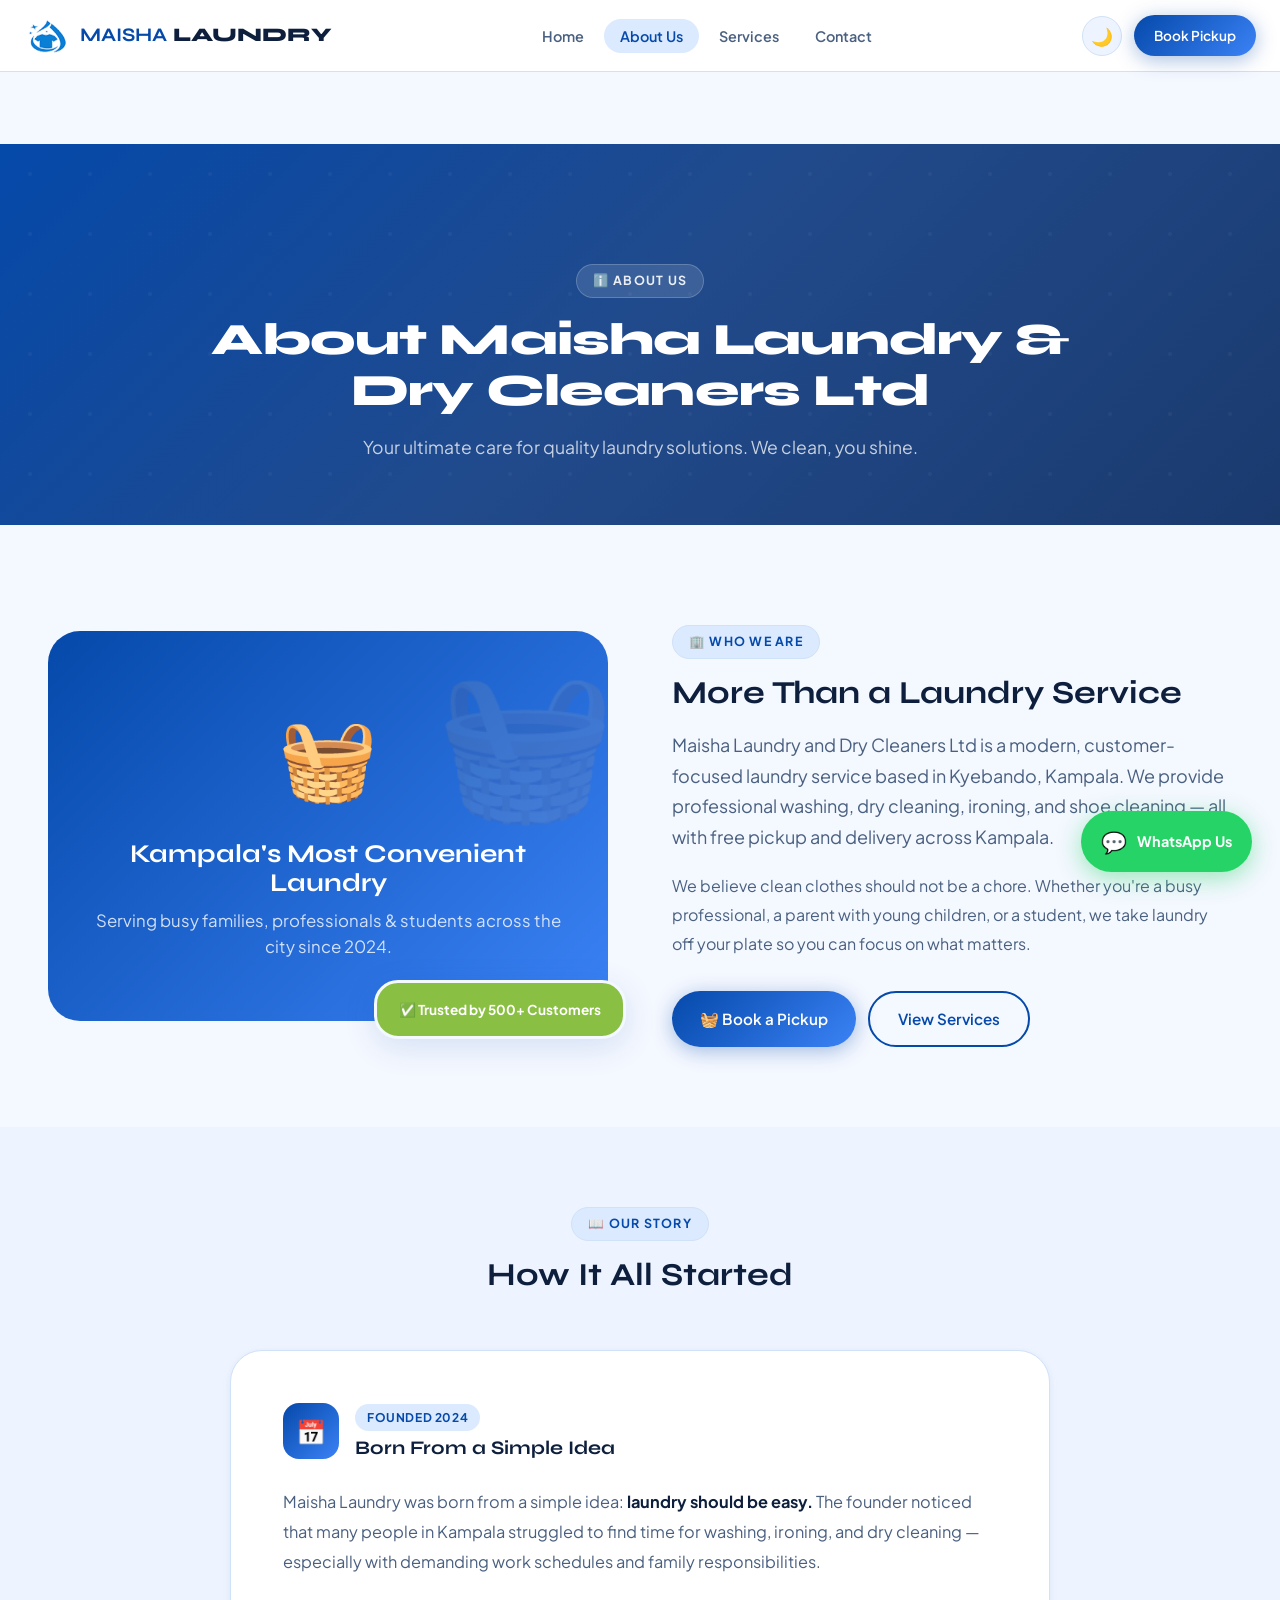
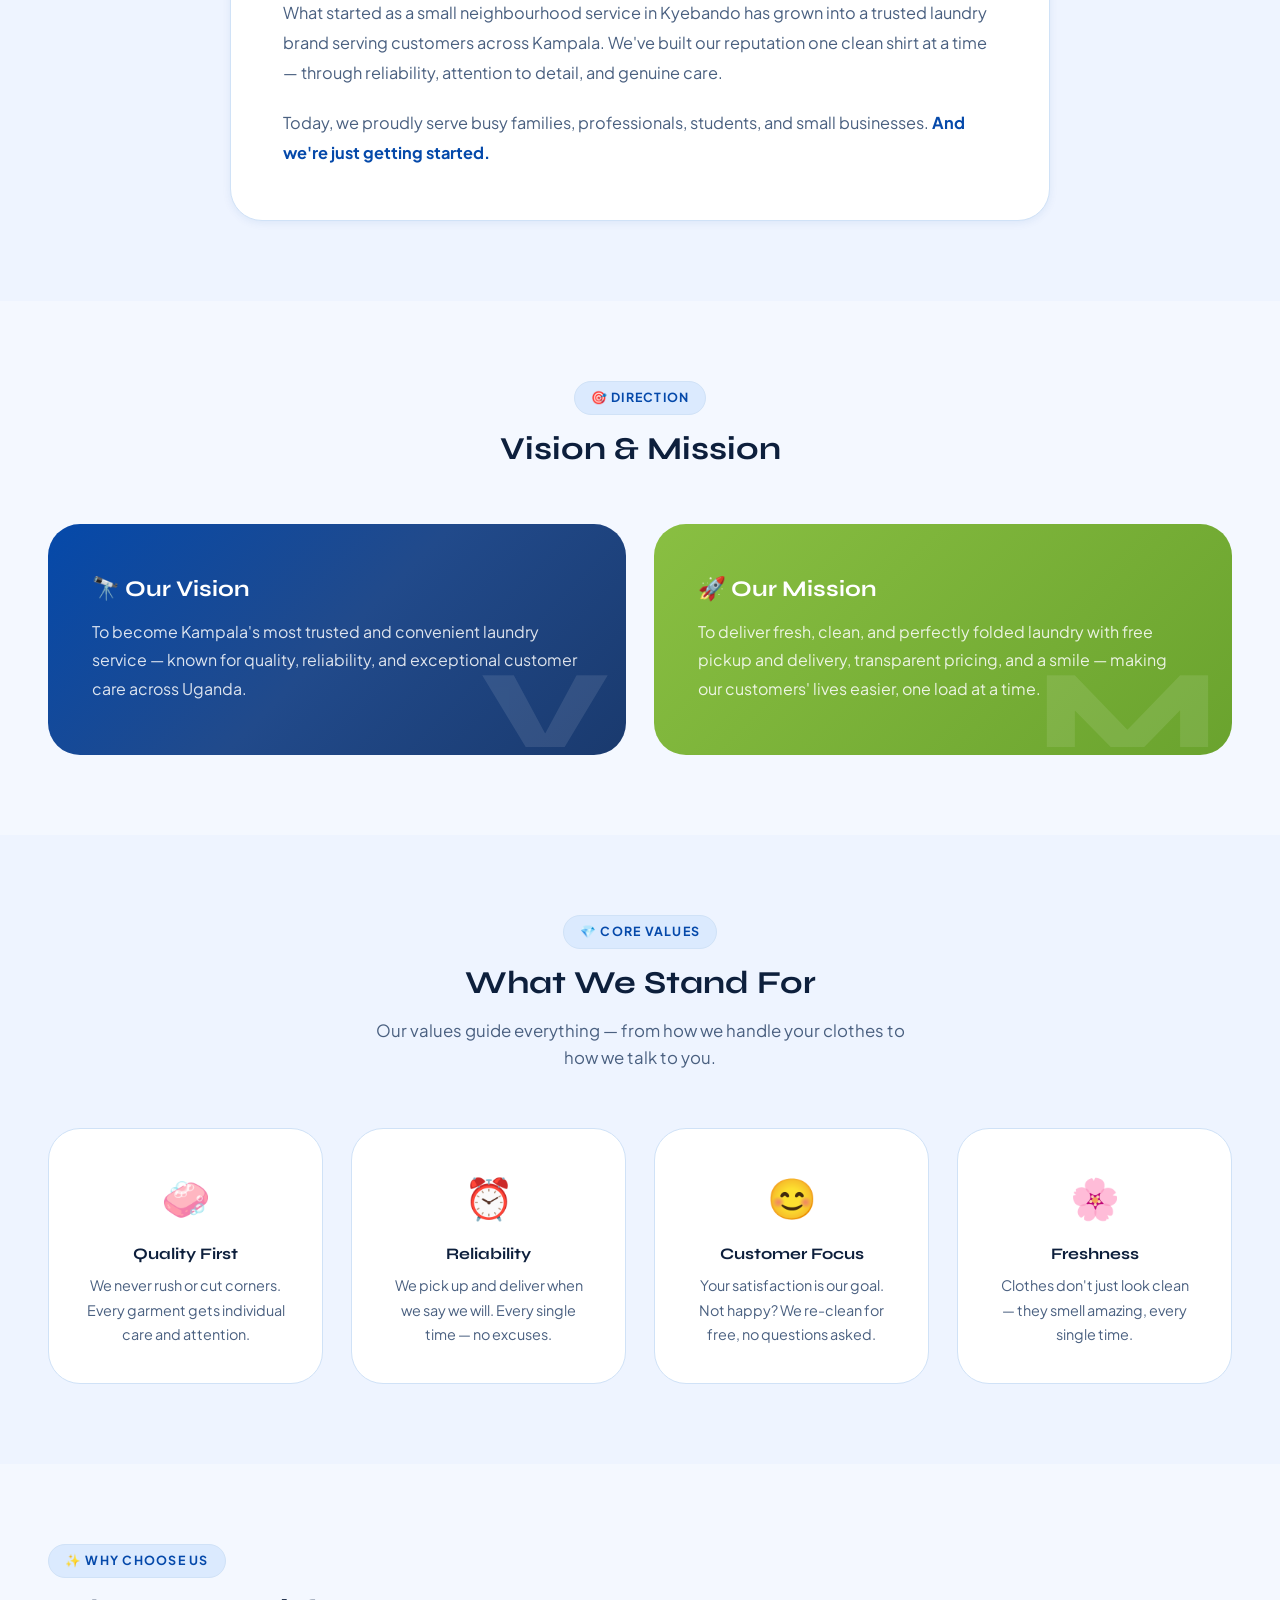
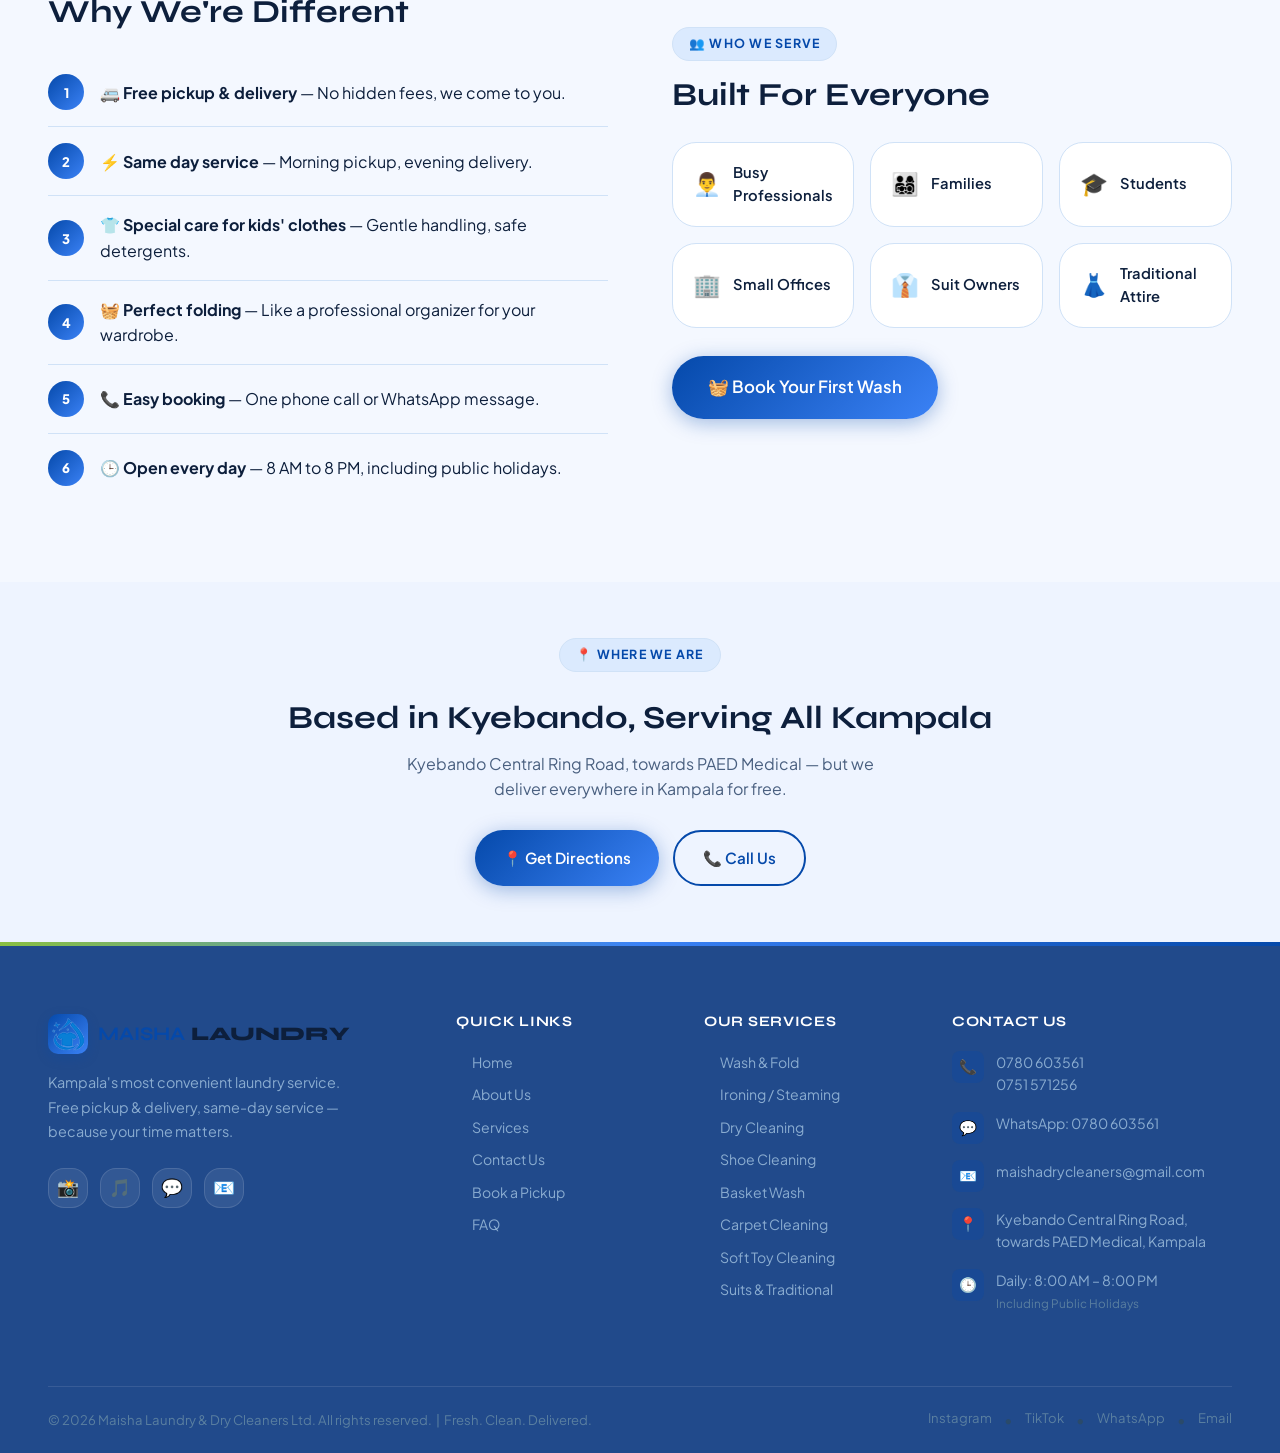
==== maisha-laundry/about.html @ 29d90ab4 "initail commit" ====
<!DOCTYPE html>
<html lang="en">
<head>
  <meta charset="UTF-8"/>
  <meta name="viewport" content="width=device-width, initial-scale=1.0"/>
  <title>About Maisha Laundry – Our Story | Kyebando, Kampala</title>
  <meta name="description" content="Learn about Maisha Laundry, your trusted laundry partner in Kyebando and across Kampala. Quality, reliability, freshness since 2024."/>
  <link rel="icon" type="image/png" sizes="32x32" href="images/logo1.png" />
  <link rel="stylesheet" href="css/style.css"/>
  <link rel="stylesheet" href="https://cdnjs.cloudflare.com/ajax/libs/font-awesome/6.0.0-beta3/css/all.min.css">
  <style>
    /* ===== ABOUT PAGE STYLES ===== */
    .story-grid{display:grid;grid-template-columns:1fr 1fr;gap:64px;align-items:center;}
    .story-visual{position:relative;}
    .story-main-card{background:var(--grad-accent);border-radius:var(--radius-xl);padding:60px 44px;text-align:center;color:#fff;position:relative;overflow:hidden;}
    .story-main-card::before{content:'🧺';position:absolute;top:-10px;right:-8px;font-size:9rem;opacity:.1;}
    .story-big-icon{font-size:5rem;display:block;margin-bottom:20px;}
    .story-main-card h3{color:#fff;font-size:1.6rem;margin-bottom:10px;}
    .story-main-card p{color:rgba(255,255,255,.8);font-size:1.05rem;}
    .story-badge{position:absolute;bottom:-18px;right:-18px;background:var(--green);color:#fff;padding:16px 22px;border-radius:var(--radius-lg);font-weight:700;font-size:.85rem;box-shadow:var(--shadow-md);border:3px solid var(--bg);}

    .mv-grid{display:grid;grid-template-columns:1fr 1fr;gap:28px;}
    .mv-card{border-radius:var(--radius-xl);padding:52px 44px;position:relative;overflow:hidden;}
    .mv-vision{background:var(--grad-hero);}
    .mv-mission{background:var(--grad-green);}
    .mv-card h3{color:#fff;font-size:1.4rem;margin-bottom:16px;}
    .mv-card p{color:rgba(255,255,255,.85);line-height:1.78;}
    .mv-ghost{position:absolute;bottom:-12px;right:16px;font-size:7rem;opacity:.1;font-family:var(--font-display);font-weight:800;color:#fff;line-height:1;}

    .value-card{background:var(--surface);border:1.5px solid var(--border);border-radius:var(--radius-xl);padding:36px;text-align:center;transition:all var(--transition);}
    .value-card:hover{border-color:var(--blue-vivid);transform:translateY(-6px);box-shadow:var(--shadow-lg);}
    .value-icon{font-size:2.5rem;margin-bottom:16px;display:block;}
    .value-card h4{margin-bottom:10px;}
    .value-card p{font-size:.9rem;color:var(--text-secondary);line-height:1.7;}

    .serve-grid{display:grid;grid-template-columns:repeat(3,1fr);gap:16px;}
    .serve-item{display:flex;align-items:center;gap:12px;padding:18px 20px;background:var(--surface);border:1.5px solid var(--border);border-radius:var(--radius-lg);font-weight:600;font-size:.92rem;transition:all var(--transition);}
    .serve-item:hover{border-color:var(--blue-vivid);transform:translateX(4px);}
    .serve-item .si{font-size:1.4rem;}

    .diff-item{display:flex;align-items:center;gap:16px;padding:16px 0;border-bottom:1px solid var(--border);}
    .diff-item:last-child{border-bottom:none;}
    .diff-num{width:36px;height:36px;border-radius:50%;background:var(--grad-accent);color:#fff;display:flex;align-items:center;justify-content:center;font-weight:800;font-size:.82rem;flex-shrink:0;}

    @media(max-width:900px){.story-grid,.mv-grid{grid-template-columns:1fr;}}
    @media(max-width:640px){.serve-grid{grid-template-columns:1fr 1fr;}}
    @media(max-width:420px){.serve-grid{grid-template-columns:1fr;}}
  </style>
</head>
<body>

<div style="padding-top:var(--nav-height);"></div>

<!-- PAGE HERO -->
<section class="page-hero">
  <div class="container" style="position:relative;z-index:1;">
    <div class="section-label" style="background:rgba(255,255,255,.12);color:rgba(255,255,255,.9);border-color:rgba(255,255,255,.2);margin:0 auto 16px;">ℹ️ About Us</div>
    <h1 class="display-lg">About Maisha Laundry &amp;<br>Dry Cleaners Ltd</h1>
    <p>Your ultimate care for quality laundry solutions. We clean, you shine.</p>
  </div>
</section>

<!-- COMPANY OVERVIEW -->
<section class="section-pad">
  <div class="container">
    <div class="story-grid">
      <div class="story-visual reveal">
        <div class="story-main-card">
          <span class="story-big-icon">🧺</span>
          <h3>Kampala's Most Convenient Laundry</h3>
          <p>Serving busy families, professionals &amp; students across the city since 2024.</p>
        </div>
        <div class="story-badge">✅ Trusted by 500+ Customers</div>
      </div>
      <div class="reveal reveal-delay-2" style="padding-top:20px;">
        <div class="section-label">🏢 Who We Are</div>
        <h2 class="display-md" style="margin-bottom:18px;">More Than a Laundry Service</h2>
        <p class="body-lg" style="color:var(--text-secondary);margin-bottom:20px;">Maisha Laundry and Dry Cleaners Ltd is a modern, customer-focused laundry service based in Kyebando, Kampala. We provide professional washing, dry cleaning, ironing, and shoe cleaning — all with free pickup and delivery across Kampala.</p>
        <p style="color:var(--text-secondary);line-height:1.8;margin-bottom:32px;">We believe clean clothes should not be a chore. Whether you're a busy professional, a parent with young children, or a student, we take laundry off your plate so you can focus on what matters.</p>
        <div style="display:flex;gap:12px;flex-wrap:wrap;">
          <a href="contact.html#booking" class="btn btn-primary">🧺 Book a Pickup</a>
          <a href="services.html" class="btn btn-secondary">View Services</a>
        </div>
      </div>
    </div>
  </div>
</section>

<!-- OUR STORY -->
<section class="section-pad" style="background:var(--surface-2);">
  <div class="container">
    <div class="section-header reveal">
      <div class="section-label">📖 Our Story</div>
      <h2 class="display-md">How It All Started</h2>
    </div>
    <div style="max-width:820px;margin:0 auto;" class="reveal">
      <div style="background:var(--surface);border:1.5px solid var(--border);border-radius:var(--radius-xl);padding:52px;box-shadow:var(--shadow-sm);">
        <div style="display:flex;align-items:center;gap:16px;margin-bottom:28px;">
          <div style="width:56px;height:56px;background:var(--grad-accent);border-radius:var(--radius-md);display:flex;align-items:center;justify-content:center;font-size:1.5rem;flex-shrink:0;">📅</div>
          <div>
            <span class="badge badge-blue">Founded 2024</span>
            <h3 style="margin-top:6px;font-size:1.2rem;">Born From a Simple Idea</h3>
          </div>
        </div>
        <p style="color:var(--text-secondary);line-height:1.85;font-size:1.02rem;margin-bottom:20px;">Maisha Laundry was born from a simple idea: <strong style="color:var(--text-primary);">laundry should be easy.</strong> The founder noticed that many people in Kampala struggled to find time for washing, ironing, and dry cleaning — especially with demanding work schedules and family responsibilities.</p>
        <p style="color:var(--text-secondary);line-height:1.85;font-size:1.02rem;margin-bottom:20px;">What started as a small neighbourhood service in Kyebando has grown into a trusted laundry brand serving customers across Kampala. We've built our reputation one clean shirt at a time — through reliability, attention to detail, and genuine care.</p>
        <p style="color:var(--text-secondary);line-height:1.85;font-size:1.02rem;">Today, we proudly serve busy families, professionals, students, and small businesses. <strong style="color:var(--blue-vivid);">And we're just getting started.</strong></p>
      </div>
    </div>
  </div>
</section>

<!-- VISION & MISSION -->
<section class="section-pad">
  <div class="container">
    <div class="section-header reveal">
      <div class="section-label">🎯 Direction</div>
      <h2 class="display-md">Vision &amp; Mission</h2>
    </div>
    <div class="mv-grid">
      <div class="mv-card mv-vision reveal reveal-delay-1">
        <h3>🔭 Our Vision</h3>
        <p>To become Kampala's most trusted and convenient laundry service — known for quality, reliability, and exceptional customer care across Uganda.</p>
        <div class="mv-ghost">V</div>
      </div>
      <div class="mv-card mv-mission reveal reveal-delay-2">
        <h3>🚀 Our Mission</h3>
        <p>To deliver fresh, clean, and perfectly folded laundry with free pickup and delivery, transparent pricing, and a smile — making our customers' lives easier, one load at a time.</p>
        <div class="mv-ghost">M</div>
      </div>
    </div>
  </div>
</section>

<!-- CORE VALUES -->
<section class="section-pad" style="background:var(--surface-2);">
  <div class="container">
    <div class="section-header reveal">
      <div class="section-label">💎 Core Values</div>
      <h2 class="display-md">What We Stand For</h2>
      <p>Our values guide everything — from how we handle your clothes to how we talk to you.</p>
    </div>
    <div class="grid-4">
      <div class="value-card reveal reveal-delay-1"><span class="value-icon">🧼</span><h4>Quality First</h4><p>We never rush or cut corners. Every garment gets individual care and attention.</p></div>
      <div class="value-card reveal reveal-delay-2"><span class="value-icon">⏰</span><h4>Reliability</h4><p>We pick up and deliver when we say we will. Every single time — no excuses.</p></div>
      <div class="value-card reveal reveal-delay-3"><span class="value-icon">😊</span><h4>Customer Focus</h4><p>Your satisfaction is our goal. Not happy? We re-clean for free, no questions asked.</p></div>
      <div class="value-card reveal reveal-delay-4"><span class="value-icon">🌸</span><h4>Freshness</h4><p>Clothes don't just look clean — they smell amazing, every single time.</p></div>
    </div>
  </div>
</section>

<!-- WHY DIFFERENT + WHO WE SERVE -->
<section class="section-pad">
  <div class="container">
    <div class="story-grid">
      <div class="reveal">
        <div class="section-label">✨ Why Choose Us</div>
        <h2 class="display-md" style="margin-bottom:28px;">Why We're Different</h2>
        <div class="diff-item"><div class="diff-num">1</div><div><strong>🚐 Free pickup &amp; delivery</strong> — No hidden fees, we come to you.</div></div>
        <div class="diff-item"><div class="diff-num">2</div><div><strong>⚡ Same day service</strong> — Morning pickup, evening delivery.</div></div>
        <div class="diff-item"><div class="diff-num">3</div><div><strong>👕 Special care for kids' clothes</strong> — Gentle handling, safe detergents.</div></div>
        <div class="diff-item"><div class="diff-num">4</div><div><strong>🧺 Perfect folding</strong> — Like a professional organizer for your wardrobe.</div></div>
        <div class="diff-item"><div class="diff-num">5</div><div><strong>📞 Easy booking</strong> — One phone call or WhatsApp message.</div></div>
        <div class="diff-item"><div class="diff-num">6</div><div><strong>🕒 Open every day</strong> — 8 AM to 8 PM, including public holidays.</div></div>
      </div>
      <div class="reveal reveal-delay-2">
        <div class="section-label">👥 Who We Serve</div>
        <h2 class="display-md" style="margin-bottom:28px;">Built For Everyone</h2>
        <div class="serve-grid">
          <div class="serve-item"><span class="si">👨‍💼</span> Busy Professionals</div>
          <div class="serve-item"><span class="si">👨‍👩‍👧‍👦</span> Families</div>
          <div class="serve-item"><span class="si">🎓</span> Students</div>
          <div class="serve-item"><span class="si">🏢</span> Small Offices</div>
          <div class="serve-item"><span class="si">👔</span> Suit Owners</div>
          <div class="serve-item"><span class="si">👗</span> Traditional Attire</div>
        </div>
        <div style="margin-top:28px;">
          <a href="contact.html#booking" class="btn btn-primary btn-lg">🧺 Book Your First Wash</a>
        </div>
      </div>
    </div>
  </div>
</section>

<!-- LOCATION CTA -->
<section class="section-pad-sm" style="background:var(--surface-2);">
  <div class="container text-center reveal">
    <div class="section-label" style="display:inline-flex;">📍 Where We Are</div>
    <h2 class="display-md" style="margin:12px 0 14px;">Based in Kyebando, Serving All Kampala</h2>
    <p style="color:var(--text-secondary);max-width:480px;margin:0 auto 28px;">Kyebando Central Ring Road, towards PAED Medical — but we deliver everywhere in Kampala for free.</p>
    <div style="display:flex;gap:14px;justify-content:center;flex-wrap:wrap;">
      <a href="contact.html" class="btn btn-primary">📍 Get Directions</a>
      <a href="tel:+256780603561" class="btn btn-secondary">📞 Call Us</a>
    </div>
  </div>
</section>

<script src="js/layout.js"></script>
<script src="js/main.js"></script>
</body>
</html>
---- maisha-laundry/css/style.css ----
/* ============================================================
   MAISHA LAUNDRY & DRY CLEANERS LTD — Main Stylesheet
   Design System: Clean, modern, blue-dominant with bold accents
   ============================================================ */

/* ---------- Google Fonts Import ---------- */
@import url("https://fonts.googleapis.com/css2?family=Plus+Jakarta+Sans:wght@300;400;500;600;700;800&family=Syne:wght@700;800&display=swap");

/* ---------- CSS Custom Properties (Light Mode) ---------- */
:root {
  /* Brand Colors */
  --blue-vivid: #0549aa;
  --blue-pastel: #95b4dc;
  --blue-deep: #214a8b;
  --blue-light: #dbeafe;
  --blue-mid: #3b82f6;
  --green: #89bf42;
  --green-dark: #6aa32e;
  --white: #fefffe;

  /* UI Palette */
  --bg: #f4f8ff;
  --surface: #ffffff;
  --surface-2: #eef4ff;
  --border: #d0e2f7;
  --text-primary: #0d1f3c;
  --text-secondary: #4a6080;
  --text-muted: #8aa3c0;
  --shadow-sm: 0 2px 8px rgba(5, 73, 170, 0.08);
  --shadow-md: 0 8px 32px rgba(5, 73, 170, 0.13);
  --shadow-lg: 0 20px 60px rgba(5, 73, 170, 0.18);

  /* Gradients */
  --grad-hero: linear-gradient(135deg, #0549aa 0%, #214a8b 50%, #1a3a6e 100%);
  --grad-card: linear-gradient(135deg, #f4f8ff 0%, #eef4ff 100%);
  --grad-green: linear-gradient(135deg, #89bf42 0%, #6aa32e 100%);
  --grad-accent: linear-gradient(135deg, #0549aa 0%, #3b82f6 100%);

  /* Typography */
  --font-display: "Syne", sans-serif;
  --font-body: "Plus Jakarta Sans", sans-serif;

  /* Spacing & Shape */
  --radius-sm: 8px;
  --radius-md: 16px;
  --radius-lg: 24px;
  --radius-xl: 32px;
  --radius-full: 9999px;
  --max-width: 1280px;
  --nav-height: 72px;

  /* Transitions */
  --ease: cubic-bezier(0.4, 0, 0.2, 1);
  --transition: 0.3s var(--ease);
}

/* ---------- Dark Mode Variables ---------- */
[data-theme="dark"] {
  --bg: #080f1c;
  --surface: #0d1a2e;
  --surface-2: #111f35;
  --border: #1e3352;
  --text-primary: #e8f1fc;
  --text-secondary: #8aabcc;
  --text-muted: #4a6a8a;
  --shadow-sm: 0 2px 8px rgba(0, 0, 0, 0.4);
  --shadow-md: 0 8px 32px rgba(0, 0, 0, 0.5);
  --shadow-lg: 0 20px 60px rgba(0, 0, 0, 0.6);
  --grad-hero: linear-gradient(135deg, #03306a 0%, #0d1f3c 50%, #060e1e 100%);
  --grad-card: linear-gradient(135deg, #0d1a2e 0%, #111f35 100%);
  --blue-light: #0d1f3c;
  --surface-2: #0f1e32;
}

/* ---------- Reset & Base ---------- */
*,
*::before,
*::after {
  box-sizing: border-box;
  margin: 0;
  padding: 0;
}

html {
  scroll-behavior: smooth;
  -webkit-text-size-adjust: 100%;
}

body {
  font-family: var(--font-body);
  background: var(--bg);
  color: var(--text-primary);
  line-height: 1.6;
  transition:
    background var(--transition),
    color var(--transition);
  overflow-x: hidden;
}

img {
  max-width: 100%;
  height: auto;
  display: block;
}
a {
  text-decoration: none;
  color: inherit;
}
ul {
  list-style: none;
}
button {
  cursor: pointer;
  border: none;
  background: none;
  font-family: var(--font-body);
}
input,
textarea,
select {
  font-family: var(--font-body);
}

/* ---------- Utility Classes ---------- */
.container {
  width: 100%;
  max-width: var(--max-width);
  margin: 0 auto;
  padding: 0 24px;
}

.section-pad {
  padding: 80px 0;
}
.section-pad-sm {
  padding: 56px 0;
}

.text-center {
  text-align: center;
}
.text-blue {
  color: var(--blue-vivid);
}
.text-green {
  color: var(--green);
}

/* ---------- Typography Scale ---------- */
h1,
h2,
h3,
h4,
h5 {
  font-family: var(--font-display);
  line-height: 1.15;
  color: var(--text-primary);
}

.display-xl {
  font-size: clamp(2.4rem, 5vw, 4rem);
  font-weight: 800;
  letter-spacing: -0.02em;
}
.display-lg {
  font-size: clamp(1.9rem, 3.5vw, 3rem);
  font-weight: 800;
  letter-spacing: -0.02em;
}
.display-md {
  font-size: clamp(1.4rem, 2.5vw, 2rem);
  font-weight: 700;
}
.body-lg {
  font-size: 1.125rem;
  line-height: 1.7;
}
.body-base {
  font-size: 1rem;
}
.body-sm {
  font-size: 0.875rem;
}
.caption {
  font-size: 0.75rem;
  letter-spacing: 0.08em;
  text-transform: uppercase;
  font-weight: 600;
}

.section-label {
  display: inline-flex;
  align-items: center;
  gap: 8px;
  background: var(--blue-light);
  color: var(--blue-vivid);
  font-family: var(--font-body);
  font-size: 0.78rem;
  font-weight: 700;
  letter-spacing: 0.1em;
  text-transform: uppercase;
  padding: 6px 16px;
  border-radius: var(--radius-full);
  margin-bottom: 16px;
  border: 1px solid var(--border);
}

[data-theme="dark"] .section-label {
  background: rgba(5, 73, 170, 0.2);
  border-color: rgba(5, 73, 170, 0.4);
  color: var(--blue-pastel);
}

/* ---------- Buttons ---------- */
.btn {
  display: inline-flex;
  align-items: center;
  justify-content: center;
  gap: 8px;
  padding: 14px 28px;
  border-radius: var(--radius-full);
  font-size: 0.95rem;
  font-weight: 600;
  font-family: var(--font-body);
  transition: all var(--transition);
  white-space: nowrap;
  position: relative;
  overflow: hidden;
}

.btn::before {
  content: "";
  position: absolute;
  inset: 0;
  background: rgba(255, 255, 255, 0.1);
  transform: translateX(-100%);
  transition: transform 0.4s var(--ease);
}
.btn:hover::before {
  transform: translateX(0);
}

.btn-primary {
  background: var(--grad-accent);
  color: #fff;
  box-shadow: 0 4px 20px rgba(5, 73, 170, 0.35);
}
.btn-primary:hover {
  transform: translateY(-2px);
  box-shadow: 0 8px 32px rgba(5, 73, 170, 0.45);
}

.btn-secondary {
  background: transparent;
  color: var(--blue-vivid);
  border: 2px solid var(--blue-vivid);
}
.btn-secondary:hover {
  background: var(--blue-vivid);
  color: #fff;
  transform: translateY(-2px);
}

.btn-white {
  background: #fff;
  color: var(--blue-vivid);
  box-shadow: 0 4px 20px rgba(0, 0, 0, 0.12);
}
.btn-white:hover {
  transform: translateY(-2px);
  box-shadow: 0 8px 32px rgba(0, 0, 0, 0.18);
}

.btn-green {
  background: var(--grad-green);
  color: #fff;
  box-shadow: 0 4px 20px rgba(137, 191, 66, 0.35);
}
.btn-green:hover {
  transform: translateY(-2px);
  box-shadow: 0 8px 32px rgba(137, 191, 66, 0.45);
}

.btn-whatsapp {
  background: #25d366;
  color: #fff;
  box-shadow: 0 4px 20px rgba(37, 211, 102, 0.35);
}
.btn-whatsapp:hover {
  background: #1fb855;
  transform: translateY(-2px);
  box-shadow: 0 8px 32px rgba(37, 211, 102, 0.45);
}

.btn-lg {
  padding: 18px 36px;
  font-size: 1.05rem;
}
.btn-sm {
  padding: 10px 20px;
  font-size: 0.85rem;
}

/* ---------- Cards ---------- */
.card {
  background: var(--surface);
  border: 1px solid var(--border);
  border-radius: var(--radius-lg);
  padding: 32px;
  box-shadow: var(--shadow-sm);
  transition: all var(--transition);
}
.card:hover {
  transform: translateY(-4px);
  box-shadow: var(--shadow-md);
  border-color: var(--blue-pastel);
}

.card-icon {
  width: 64px;
  height: 64px;
  border-radius: var(--radius-md);
  background: var(--blue-light);
  display: flex;
  align-items: center;
  justify-content: center;
  font-size: 1.8rem;
  margin-bottom: 20px;
  transition: all var(--transition);
}
[data-theme="dark"] .card-icon {
  background: rgba(5, 73, 170, 0.2);
}
.card:hover .card-icon {
  background: var(--blue-vivid);
  transform: scale(1.08);
}

/* ---------- NAVIGATION ---------- */
.navbar {
  position: fixed;
  top: 0;
  left: 0;
  right: 0;
  z-index: 1000;
  height: var(--nav-height);
  background: rgba(254, 255, 254, 0.85);
  backdrop-filter: blur(20px);
  -webkit-backdrop-filter: blur(20px);
  border-bottom: 1px solid var(--border);
  transition: all var(--transition);
}

[data-theme="dark"] .navbar {
  background: rgba(8, 15, 28, 0.9);
}

.navbar.scrolled {
  box-shadow: var(--shadow-md);
}

.nav-container {
  display: flex;
  align-items: center;
  justify-content: space-between;
  height: 100%;
  max-width: var(--max-width);
  margin: 0 auto;
  padding: 0 24px;
}

/* Logo */
.nav-logo {
  display: flex;
  align-items: center;
  gap: 10px;
  font-family: var(--font-display);
  font-weight: 800;
  font-size: 1.2rem;
  color: var(--blue-vivid);
}
.nav-logo-icon {
  width: 40px;
  height: 40px;
  background: var(--grad-accent);
  border-radius: 10px;
  display: flex;
  align-items: center;
  justify-content: center;
  font-size: 1.2rem;
  box-shadow: 0 4px 12px rgba(5, 73, 170, 0.3);
}
.nav-logo span {
  color: var(--text-primary);
}
.nav-logo span b {
  color: var(--blue-vivid);
}

/* Nav Links */
.nav-links {
  display: flex;
  align-items: center;
  gap: 4px;
}

.nav-links a {
  padding: 8px 16px;
  border-radius: var(--radius-full);
  font-size: 0.9rem;
  font-weight: 600;
  color: var(--text-secondary);
  transition: all var(--transition);
  position: relative;
}

.nav-links a:hover,
.nav-links a.active {
  color: var(--blue-vivid);
  background: var(--blue-light);
}

[data-theme="dark"] .nav-links a:hover,
[data-theme="dark"] .nav-links a.active {
  background: rgba(5, 73, 170, 0.2);
}

/* Nav Actions */
.nav-actions {
  display: flex;
  align-items: center;
  gap: 12px;
}

/* Dark mode toggle */
.dark-toggle {
  width: 40px;
  height: 40px;
  border-radius: var(--radius-full);
  background: var(--surface-2);
  border: 1px solid var(--border);
  display: flex;
  align-items: center;
  justify-content: center;
  font-size: 1.1rem;
  transition: all var(--transition);
  cursor: pointer;
}
.dark-toggle:hover {
  background: var(--blue-light);
  transform: rotate(20deg);
}

/* Hamburger */
.hamburger {
  display: none;
  flex-direction: column;
  gap: 5px;
  width: 40px;
  height: 40px;
  align-items: center;
  justify-content: center;
  background: var(--surface-2);
  border: 1px solid var(--border);
  border-radius: var(--radius-sm);
  cursor: pointer;
  transition: all var(--transition);
}
.hamburger span {
  width: 20px;
  height: 2px;
  background: var(--text-primary);
  border-radius: 4px;
  transition: all var(--transition);
}
.hamburger.open span:nth-child(1) {
  transform: rotate(45deg) translate(5px, 5px);
}
.hamburger.open span:nth-child(2) {
  opacity: 0;
  transform: scaleX(0);
}
.hamburger.open span:nth-child(3) {
  transform: rotate(-45deg) translate(5px, -5px);
}

/* Mobile Nav */
.mobile-nav {
  display: none;
  position: fixed;
  top: var(--nav-height);
  left: 0;
  right: 0;
  background: var(--surface);
  border-bottom: 1px solid var(--border);
  padding: 20px 24px;
  z-index: 999;
  flex-direction: column;
  gap: 4px;
  box-shadow: var(--shadow-lg);
  transform: translateY(-20px);
  opacity: 0;
  transition: all 0.3s var(--ease);
}
.mobile-nav.open {
  display: flex;
  transform: translateY(0);
  opacity: 1;
}
.mobile-nav a {
  padding: 14px 16px;
  border-radius: var(--radius-md);
  font-weight: 600;
  font-size: 1rem;
  color: var(--text-secondary);
  transition: all var(--transition);
  border: 1px solid transparent;
}
.mobile-nav a:hover,
.mobile-nav a.active {
  color: var(--blue-vivid);
  background: var(--blue-light);
  border-color: var(--border);
}

/* ---------- FOOTER ---------- */
.footer {
  background: var(--blue-deep);
  color: #b8d0ef;
  padding: 72px 0 0;
  position: relative;
  overflow: hidden;
}
.footer::before {
  content: "";
  position: absolute;
  top: 0;
  left: 0;
  right: 0;
  height: 4px;
  background: linear-gradient(
    90deg,
    var(--green),
    var(--blue-mid),
    var(--blue-vivid)
  );
}

.footer-grid {
  display: grid;
  grid-template-columns: 1.8fr 1fr 1fr 1.4fr;
  gap: 48px;
  padding-bottom: 56px;
  border-bottom: 1px solid rgba(255, 255, 255, 0.1);
}

.footer-brand .nav-logo {
  color: #fff;
  margin-bottom: 16px;
}
.footer-brand p {
  font-size: 0.9rem;
  line-height: 1.7;
  color: #8aacd0;
  max-width: 300px;
  margin-bottom: 24px;
}

.footer-social {
  display: flex;
  gap: 12px;
}
.footer-social a {
  width: 40px;
  height: 40px;
  border-radius: var(--radius-md);
  background: rgba(255, 255, 255, 0.08);
  border: 1px solid rgba(255, 255, 255, 0.12);
  display: flex;
  align-items: center;
  justify-content: center;
  font-size: 1.1rem;
  transition: all var(--transition);
  color: #b8d0ef;
}
.footer-social a:hover {
  background: var(--blue-vivid);
  border-color: var(--blue-vivid);
  transform: translateY(-3px);
  color: #fff;
}

.footer-col h4 {
  font-family: var(--font-display);
  font-size: 0.9rem;
  font-weight: 700;
  color: #fff;
  margin-bottom: 20px;
  letter-spacing: 0.05em;
  text-transform: uppercase;
}
.footer-col ul li {
  margin-bottom: 10px;
}
.footer-col ul li a {
  font-size: 0.88rem;
  color: #8aacd0;
  transition: color var(--transition);
  display: flex;
  align-items: center;
  gap: 6px;
}
.footer-col ul li a:hover {
  color: #fff;
}
.footer-col ul li a::before {
  content: "→";
  opacity: 0;
  transition: all var(--transition);
}
.footer-col ul li a:hover::before {
  opacity: 1;
}

.footer-contact-item {
  display: flex;
  align-items: flex-start;
  gap: 12px;
  margin-bottom: 16px;
  font-size: 0.88rem;
  color: #8aacd0;
}
.footer-contact-item .icon {
  width: 32px;
  height: 32px;
  background: rgba(5, 73, 170, 0.3);
  border-radius: 8px;
  display: flex;
  align-items: center;
  justify-content: center;
  font-size: 0.9rem;
  flex-shrink: 0;
}

.footer-bottom {
  padding: 20px 0;
  display: flex;
  align-items: center;
  justify-content: space-between;
  flex-wrap: wrap;
  gap: 12px;
}
.footer-bottom p {
  font-size: 0.82rem;
  color: #5a7fa0;
}
.footer-bottom .footer-bottom-social {
  display: flex;
  gap: 12px;
}
.footer-bottom .footer-bottom-social a {
  font-size: 0.82rem;
  color: #5a7fa0;
  transition: color var(--transition);
}
.footer-bottom .footer-bottom-social a:hover {
  color: #fff;
}

/* ---------- WhatsApp Float Button ---------- */
.whatsapp-float {
  position: fixed;
  bottom: 28px;
  right: 28px;
  z-index: 998;
  display: flex;
  align-items: center;
  gap: 10px;
  background: #25d366;
  color: #fff;
  padding: 14px 20px;
  border-radius: var(--radius-full);
  font-size: 0.9rem;
  font-weight: 700;
  box-shadow: 0 6px 24px rgba(37, 211, 102, 0.45);
  text-decoration: none;
  transition: all var(--transition);
  animation: float-pulse 3s ease-in-out infinite;
}
.whatsapp-float:hover {
  transform: translateY(-4px) scale(1.04);
  box-shadow: 0 12px 40px rgba(37, 211, 102, 0.6);
}
.whatsapp-float .wa-icon {
  font-size: 1.3rem;
}
.whatsapp-float .wa-text {
  display: block;
}

@keyframes float-pulse {
  0%,
  100% {
    box-shadow: 0 6px 24px rgba(37, 211, 102, 0.45);
  }
  50% {
    box-shadow:
      0 6px 40px rgba(37, 211, 102, 0.7),
      0 0 0 8px rgba(37, 211, 102, 0.1);
  }
}

/* ---------- Page Hero Banners (inner pages) ---------- */
.page-hero {
  background: var(--grad-hero);
  padding: 120px 0 64px;
  text-align: center;
  position: relative;
  overflow: hidden;
}
.page-hero::before {
  content: "";
  position: absolute;
  inset: 0;
  background: url("data:image/svg+xml,%3Csvg width='60' height='60' viewBox='0 0 60 60' xmlns='http://www.w3.org/2000/svg'%3E%3Cg fill='none' fill-rule='evenodd'%3E%3Cg fill='%23ffffff' fill-opacity='0.04'%3E%3Ccircle cx='30' cy='30' r='2'/%3E%3C/g%3E%3C/g%3E%3C/svg%3E");
}
.page-hero h1 {
  color: #fff;
  margin-bottom: 16px;
}
.page-hero p {
  color: rgba(255, 255, 255, 0.75);
  max-width: 600px;
  margin: 0 auto;
  font-size: 1.1rem;
}

/* ---------- Section Headers ---------- */
.section-header {
  text-align: center;
  margin-bottom: 56px;
}
.section-header h2 {
  margin-bottom: 16px;
}
.section-header p {
  color: var(--text-secondary);
  max-width: 560px;
  margin: 0 auto;
  font-size: 1.05rem;
}

/* ---------- Grid Layouts ---------- */
.grid-2 {
  display: grid;
  grid-template-columns: repeat(2, 1fr);
  gap: 32px;
}
.grid-3 {
  display: grid;
  grid-template-columns: repeat(3, 1fr);
  gap: 32px;
}
.grid-4 {
  display: grid;
  grid-template-columns: repeat(4, 1fr);
  gap: 28px;
}

/* ---------- Badges ---------- */
.badge {
  display: inline-block;
  padding: 4px 12px;
  border-radius: var(--radius-full);
  font-size: 0.75rem;
  font-weight: 700;
  letter-spacing: 0.05em;
  text-transform: uppercase;
}
.badge-blue {
  background: var(--blue-light);
  color: var(--blue-vivid);
}
.badge-green {
  background: rgba(137, 191, 66, 0.12);
  color: var(--green-dark);
}
.badge-offer {
  background: linear-gradient(135deg, #ff6b35, #f7c59f);
  color: #fff;
}

[data-theme="dark"] .badge-blue {
  background: rgba(5, 73, 170, 0.25);
  color: var(--blue-pastel);
}
[data-theme="dark"] .badge-green {
  background: rgba(137, 191, 66, 0.15);
  color: #a8d860;
}

/* ---------- Form Styles ---------- */
.form-group {
  display: flex;
  flex-direction: column;
  gap: 6px;
  margin-bottom: 20px;
}
.form-group label {
  font-size: 0.85rem;
  font-weight: 600;
  color: var(--text-secondary);
}
.form-group input,
.form-group select,
.form-group textarea {
  padding: 13px 16px;
  border: 1.5px solid var(--border);
  border-radius: var(--radius-md);
  background: var(--surface);
  color: var(--text-primary);
  font-size: 0.95rem;
  transition: all var(--transition);
  outline: none;
  -webkit-appearance: none;
  appearance: none;
}
.form-group input:focus,
.form-group select:focus,
.form-group textarea:focus {
  border-color: var(--blue-vivid);
  box-shadow: 0 0 0 4px rgba(5, 73, 170, 0.1);
}
.form-group textarea {
  resize: vertical;
  min-height: 100px;
}
.form-row {
  display: grid;
  grid-template-columns: 1fr 1fr;
  gap: 16px;
}

/* ---------- Accordion (FAQ) ---------- */
.faq-item {
  border: 1.5px solid var(--border);
  border-radius: var(--radius-md);
  overflow: hidden;
  margin-bottom: 12px;
  transition: all var(--transition);
}
.faq-item.open {
  border-color: var(--blue-vivid);
}
.faq-question {
  display: flex;
  justify-content: space-between;
  align-items: center;
  padding: 20px 24px;
  cursor: pointer;
  background: var(--surface);
  font-weight: 600;
  font-size: 0.97rem;
  transition: background var(--transition);
}
.faq-question:hover {
  background: var(--surface-2);
}
.faq-question .icon {
  width: 28px;
  height: 28px;
  border-radius: 50%;
  background: var(--blue-light);
  display: flex;
  align-items: center;
  justify-content: center;
  font-size: 0.9rem;
  transition: all var(--transition);
  flex-shrink: 0;
}
.faq-item.open .faq-question .icon {
  background: var(--blue-vivid);
  color: #fff;
  transform: rotate(45deg);
}
.faq-answer {
  display: none;
  padding: 0 24px 20px;
  background: var(--surface);
  color: var(--text-secondary);
  font-size: 0.95rem;
  line-height: 1.7;
}
.faq-item.open .faq-answer {
  display: block;
}

/* ---------- Testimonial Cards ---------- */
.testimonial-card {
  background: var(--surface);
  border: 1px solid var(--border);
  border-radius: var(--radius-lg);
  padding: 32px;
  box-shadow: var(--shadow-sm);
  position: relative;
}
.testimonial-card::before {
  content: '"';
  position: absolute;
  top: 16px;
  right: 24px;
  font-size: 4rem;
  line-height: 1;
  color: var(--blue-pastel);
  font-family: Georgia, serif;
  opacity: 0.4;
}
.stars {
  color: #f59e0b;
  font-size: 1rem;
  margin-bottom: 16px;
  letter-spacing: 2px;
}
.testimonial-author {
  display: flex;
  align-items: center;
  gap: 12px;
  margin-top: 20px;
  padding-top: 20px;
  border-top: 1px solid var(--border);
}
.author-avatar {
  width: 44px;
  height: 44px;
  border-radius: 50%;
  background: var(--grad-accent);
  display: flex;
  align-items: center;
  justify-content: center;
  font-size: 1rem;
  color: #fff;
  font-weight: 700;
  flex-shrink: 0;
}
.author-info strong {
  display: block;
  font-size: 0.9rem;
  color: var(--text-primary);
}
.author-info span {
  font-size: 0.8rem;
  color: var(--text-muted);
}

/* ---------- Price Tag ---------- */
.price-tag {
  display: inline-flex;
  align-items: baseline;
  gap: 4px;
}
.price-tag .amount {
  font-size: 1.6rem;
  font-weight: 800;
  color: var(--blue-vivid);
  font-family: var(--font-display);
}
.price-tag .unit {
  font-size: 0.85rem;
  color: var(--text-muted);
}
.price-tag .old {
  font-size: 1rem;
  text-decoration: line-through;
  color: var(--text-muted);
}

/* ---------- Scroll Animations ---------- */
.reveal {
  opacity: 0;
  transform: translateY(28px);
  transition:
    opacity 0.7s var(--ease),
    transform 0.7s var(--ease);
}
.reveal.visible {
  opacity: 1;
  transform: none;
}
.reveal-delay-1 {
  transition-delay: 0.1s;
}
.reveal-delay-2 {
  transition-delay: 0.2s;
}
.reveal-delay-3 {
  transition-delay: 0.3s;
}
.reveal-delay-4 {
  transition-delay: 0.4s;
}

/* ---------- Offer Banner ---------- */
.offer-banner {
  background: linear-gradient(135deg, #ff6b35 0%, #f7931e 50%, #ffb347 100%);
  border-radius: var(--radius-xl);
  padding: 48px 56px;
  display: flex;
  align-items: center;
  justify-content: space-between;
  gap: 32px;
  position: relative;
  overflow: hidden;
}
.offer-banner::before {
  content: "🧺";
  position: absolute;
  right: 5%;
  top: 50%;
  transform: translateY(-50%);
  font-size: 8rem;
  opacity: 0.12;
}
.offer-banner h3 {
  color: #fff;
  font-size: 1.6rem;
  margin-bottom: 8px;
}
.offer-banner p {
  color: rgba(255, 255, 255, 0.85);
}

/* ---------- Steps / How It Works ---------- */
.steps-grid {
  display: grid;
  grid-template-columns: repeat(4, 1fr);
  gap: 32px;
  position: relative;
}
.steps-grid::before {
  content: "";
  position: absolute;
  top: 40px;
  left: 12%;
  right: 12%;
  height: 2px;
  background: linear-gradient(
    90deg,
    var(--blue-vivid),
    var(--blue-pastel),
    var(--blue-vivid)
  );
  z-index: 0;
  opacity: 0.4;
}
.step-card {
  text-align: center;
  position: relative;
  z-index: 1;
}
.step-number {
  width: 80px;
  height: 80px;
  border-radius: 50%;
  background: var(--grad-accent);
  color: #fff;
  font-family: var(--font-display);
  font-size: 1.4rem;
  font-weight: 800;
  display: flex;
  align-items: center;
  justify-content: center;
  margin: 0 auto 20px;
  box-shadow: 0 6px 24px rgba(5, 73, 170, 0.3);
  border: 4px solid var(--surface);
  position: relative;
}
.step-card h4 {
  font-size: 1rem;
  margin-bottom: 8px;
}
.step-card p {
  font-size: 0.88rem;
  color: var(--text-secondary);
}

/* ---------- Stats Bar ---------- */
.stats-bar {
  background: var(--grad-accent);
  padding: 32px 0;
}
.stats-grid {
  display: grid;
  grid-template-columns: repeat(4, 1fr);
  gap: 16px;
  text-align: center;
}
.stat-item h3 {
  font-size: 2rem;
  color: #fff;
  font-family: var(--font-display);
}
.stat-item p {
  font-size: 0.85rem;
  color: rgba(255, 255, 255, 0.7);
}
.stat-divider {
  width: 1px;
  background: rgba(255, 255, 255, 0.2);
  align-self: stretch;
}

/* ---------- Service Card (Services Page) ---------- */
.service-card {
  background: var(--surface);
  border: 1.5px solid var(--border);
  border-radius: var(--radius-xl);
  padding: 40px;
  transition: all var(--transition);
  position: relative;
  overflow: hidden;
}
.service-card::after {
  content: "";
  position: absolute;
  bottom: 0;
  left: 0;
  right: 0;
  height: 4px;
  background: var(--grad-accent);
  transform: scaleX(0);
  transition: transform var(--transition);
}
.service-card:hover::after {
  transform: scaleX(1);
}
.service-card:hover {
  transform: translateY(-6px);
  box-shadow: var(--shadow-lg);
  border-color: var(--blue-pastel);
}

/* ---------- Responsive ---------- */
@media (max-width: 1024px) {
  .grid-4 {
    grid-template-columns: repeat(2, 1fr);
  }
  .steps-grid {
    grid-template-columns: repeat(2, 1fr);
    gap: 40px;
  }
  .steps-grid::before {
    display: none;
  }
  .footer-grid {
    grid-template-columns: 1fr 1fr;
    gap: 40px;
  }
  .offer-banner {
    flex-direction: column;
    padding: 40px;
  }
}

@media (max-width: 768px) {
  .nav-links,
  .nav-actions .btn {
    display: none;
  }
  .hamburger {
    display: flex;
  }
  .grid-2,
  .grid-3,
  .grid-4 {
    grid-template-columns: 1fr;
  }
  .steps-grid {
    grid-template-columns: 1fr;
  }
  .stats-grid {
    grid-template-columns: repeat(2, 1fr);
  }
  .form-row {
    grid-template-columns: 1fr;
  }
  .footer-grid {
    grid-template-columns: 1fr;
    gap: 32px;
  }
  .footer-bottom {
    flex-direction: column;
    text-align: center;
  }
  .whatsapp-float .wa-text {
    display: none;
  }
  .whatsapp-float {
    padding: 14px;
  }
  .section-pad {
    padding: 56px 0;
  }
}

@media (max-width: 480px) {
  .stats-grid {
    grid-template-columns: 1fr;
  }
  .btn-lg {
    padding: 14px 24px;
    font-size: 0.95rem;
  }
  .offer-banner {
    padding: 28px 24px;
  }
}

/* ============================================================
   FIXES: Desktop Padding & Mobile Responsiveness
   ============================================================ */

/* --- Fix: Desktop container padding (words too close to edges) --- */
@media (min-width: 1280px) {
  .container {
    padding: 0 48px !important;
    max-width: 1400px !important;
  }

  .hero-content {
    padding-left: 20px;
    padding-right: 20px;
  }
}

/* --- Fix: Hero content better spacing on all desktops --- */
@media (min-width: 1024px) {
  .hero-content {
    max-width: 700px;
    margin-left: 0;
  }

  .hero h1 {
    font-size: 3.5rem;
  }
}

/* --- Fix: Mobile hero images fit properly --- */
@media (max-width: 768px) {
  .hero {
    min-height: 90vh;
  }

  .hero-slide {
    background-size: cover !important;
    background-position: center !important;
  }

  /* Ensure images don't get cropped badly */
  .hero-slide[style*="background-image"] {
    background-position: 65% center !important;
  }

  .hero-content {
    padding: 60px 20px 80px !important;
    width: 100%;
  }

  .hero h1 {
    font-size: 2.2rem !important;
    line-height: 1.2;
  }

  .hero-sub {
    font-size: 1rem;
    margin-bottom: 28px;
  }

  .hero-btns {
    flex-direction: column;
    gap: 12px;
    margin-bottom: 32px;
  }

  .hero-btns .btn {
    width: 100%;
    justify-content: center;
  }

  .hero-trust {
    display: grid;
    grid-template-columns: 1fr 1fr;
    gap: 12px;
  }

  .ti-item {
    font-size: 0.75rem;
  }

  /* Floating pills hide on mobile (already there) */
  .hero-pills {
    display: none;
  }

  /* Make dots easier to tap */
  .hero-dot {
    width: 10px;
    height: 10px;
  }

  .hero-dot.active {
    width: 28px;
  }
}

/* --- Fix: Mobile navigation bar (hamburger menu) --- */
@media (max-width: 768px) {
  .nav-container {
    padding: 0 16px;
  }

  .nav-logo img {
    height: 32px !important;
  }

  .nav-actions .btn {
    display: none !important;
  }

  .hamburger {
    display: flex !important;
  }

  /* Better mobile nav menu */
  .mobile-nav {
    top: var(--nav-height);
    background: var(--surface);
    border-bottom: 1px solid var(--border);
    padding: 20px;
  }

  .mobile-nav a {
    padding: 12px 16px;
    font-size: 1rem;
  }

  .mobile-nav .btn {
    margin: 8px 0;
    text-align: center;
  }
}

/* --- Fix: Mobile stats bar --- */
@media (max-width: 640px) {
  .stats-grid {
    grid-template-columns: repeat(2, 1fr) !important;
    gap: 24px;
  }

  .stat-item h3 {
    font-size: 1.5rem;
  }

  .stat-item p {
    font-size: 0.75rem;
  }
}

/* --- Fix: Mobile services cards --- */
@media (max-width: 640px) {
  .grid-4 {
    grid-template-columns: 1fr !important;
  }

  .sq-card {
    padding: 28px 20px;
  }

  .offer-wrap {
    padding: 28px 20px !important;
    text-align: center;
  }

  .offer-wrap h3 {
    font-size: 1.3rem;
  }

  /* Why choose us on mobile */
  .grid-2 {
    grid-template-columns: 1fr !important;
  }

  .why-item {
    padding: 18px;
  }

  /* Steps on mobile */
  .steps-grid {
    grid-template-columns: 1fr !important;
  }

  .step-number {
    width: 60px;
    height: 60px;
    font-size: 1.2rem;
  }

  /* Testimonials on mobile */
  .grid-3 {
    grid-template-columns: 1fr !important;
  }

  .testimonial-card {
    padding: 24px;
  }

  /* Booking form on mobile */
  .bk-card {
    padding: 24px 20px !important;
  }

  .form-row {
    grid-template-columns: 1fr !important;
  }

  .pay-opts {
    flex-direction: column;
  }

  /* FAQ on mobile */
  .faq-question {
    padding: 16px;
    font-size: 0.9rem;
  }

  .faq-answer {
    padding: 0 16px 16px;
    font-size: 0.85rem;
  }
}

/* --- Fix: Mobile footer --- */
@media (max-width: 768px) {
  .footer-grid {
    grid-template-columns: 1fr !important;
    gap: 32px;
    text-align: center;
  }

  .footer-brand {
    text-align: center;
  }

  .footer-social {
    justify-content: center;
  }

  .footer-col h4 {
    text-align: center;
  }

  .footer-col ul li a {
    justify-content: center;
  }

  .footer-contact-item {
    justify-content: center;
  }

  .footer-bottom {
    flex-direction: column;
    text-align: center;
    gap: 16px;
  }

  .footer-bottom-social {
    justify-content: center;
    flex-wrap: wrap;
  }
}

/* --- Fix: Promo bar on mobile --- */
@media (max-width: 640px) {
  .promo-bar {
    font-size: 0.7rem;
    padding: 8px 12px;
    line-height: 1.4;
  }

  .promo-bar a {
    display: inline-block;
    margin-top: 4px;
  }
}

/* --- Fix: Hero images cropping on different devices --- */
@media (max-width: 480px) {
  .hero-slide[style*="background-image"] {
    background-position: 60% center !important;
  }
}

@media (min-width: 481px) and (max-width: 768px) {
  .hero-slide[style*="background-image"] {
    background-position: 50% center !important;
  }
}

/* --- Fix: CTA section on mobile --- */
@media (max-width: 640px) {
  .cta-sec {
    padding: 48px 20px;
  }

  .cta-sec h2 {
    font-size: 1.6rem;
  }

  .cta-btns {
    flex-direction: column;
    gap: 12px;
  }

  .cta-btns .btn {
    width: 100%;
    justify-content: center;
  }
}
/* ============================================================
   CRITICAL FIXES: Navbar Overlap & Hero Images
   ============================================================ */

/* Fix: Ensure navbar doesn't overlap content */
.navbar {
  position: fixed;
  top: 0;
  left: 0;
  right: 0;
  z-index: 1000;
  background: var(--surface);
  backdrop-filter: blur(20px);
  height: 72px;
}

body {
  padding-top: 72px;
}

/* Fix: Hero section positioning */
.hero {
  min-height: 85vh;
  margin-top: 0;
  padding-top: 0;
  position: relative;
}

/* Fix: Hero images - prevent them from being too big */
.hero-slide {
  position: absolute;
  inset: 0;
  background-size: cover !important;
  background-position: center !important;
  background-repeat: no-repeat !important;
}

/* Fix: Hero content positioning - bring it above navbar overlap */
.hero-content {
  position: relative;
  z-index: 2;
  padding-top: 20px;
}

/* Mobile specific fixes */
@media (max-width: 768px) {
  body {
    padding-top: 65px;
  }

  .navbar {
    height: 65px;
  }

  .hero {
    min-height: 80vh;
  }

  .hero-slide {
    background-size: cover !important;
    background-position: 60% center !important;
  }

  /* Fix for images being too zoomed in on mobile */
  .hero-slide[style*="background-image"] {
    background-size: cover !important;
    background-position: 50% 30% !important;
  }

  .hero-content {
    padding: 40px 20px 60px !important;
  }

  .hero h1 {
    font-size: 1.8rem !important;
  }

  .hero-sub {
    font-size: 0.9rem !important;
  }
}

/* Fix for stats bar overlap */
.stats-bar {
  position: relative;
  z-index: 5;
  margin-top: -10px;
}

/* Fix hero pills (stat cards on right) - hide on mobile properly */
@media (max-width: 1100px) {
  .hero-pills {
    display: none !important;
  }
}

/* Ensure container has proper padding on mobile */
@media (max-width: 768px) {
  .container {
    padding-left: 16px !important;
    padding-right: 16px !important;
  }
}
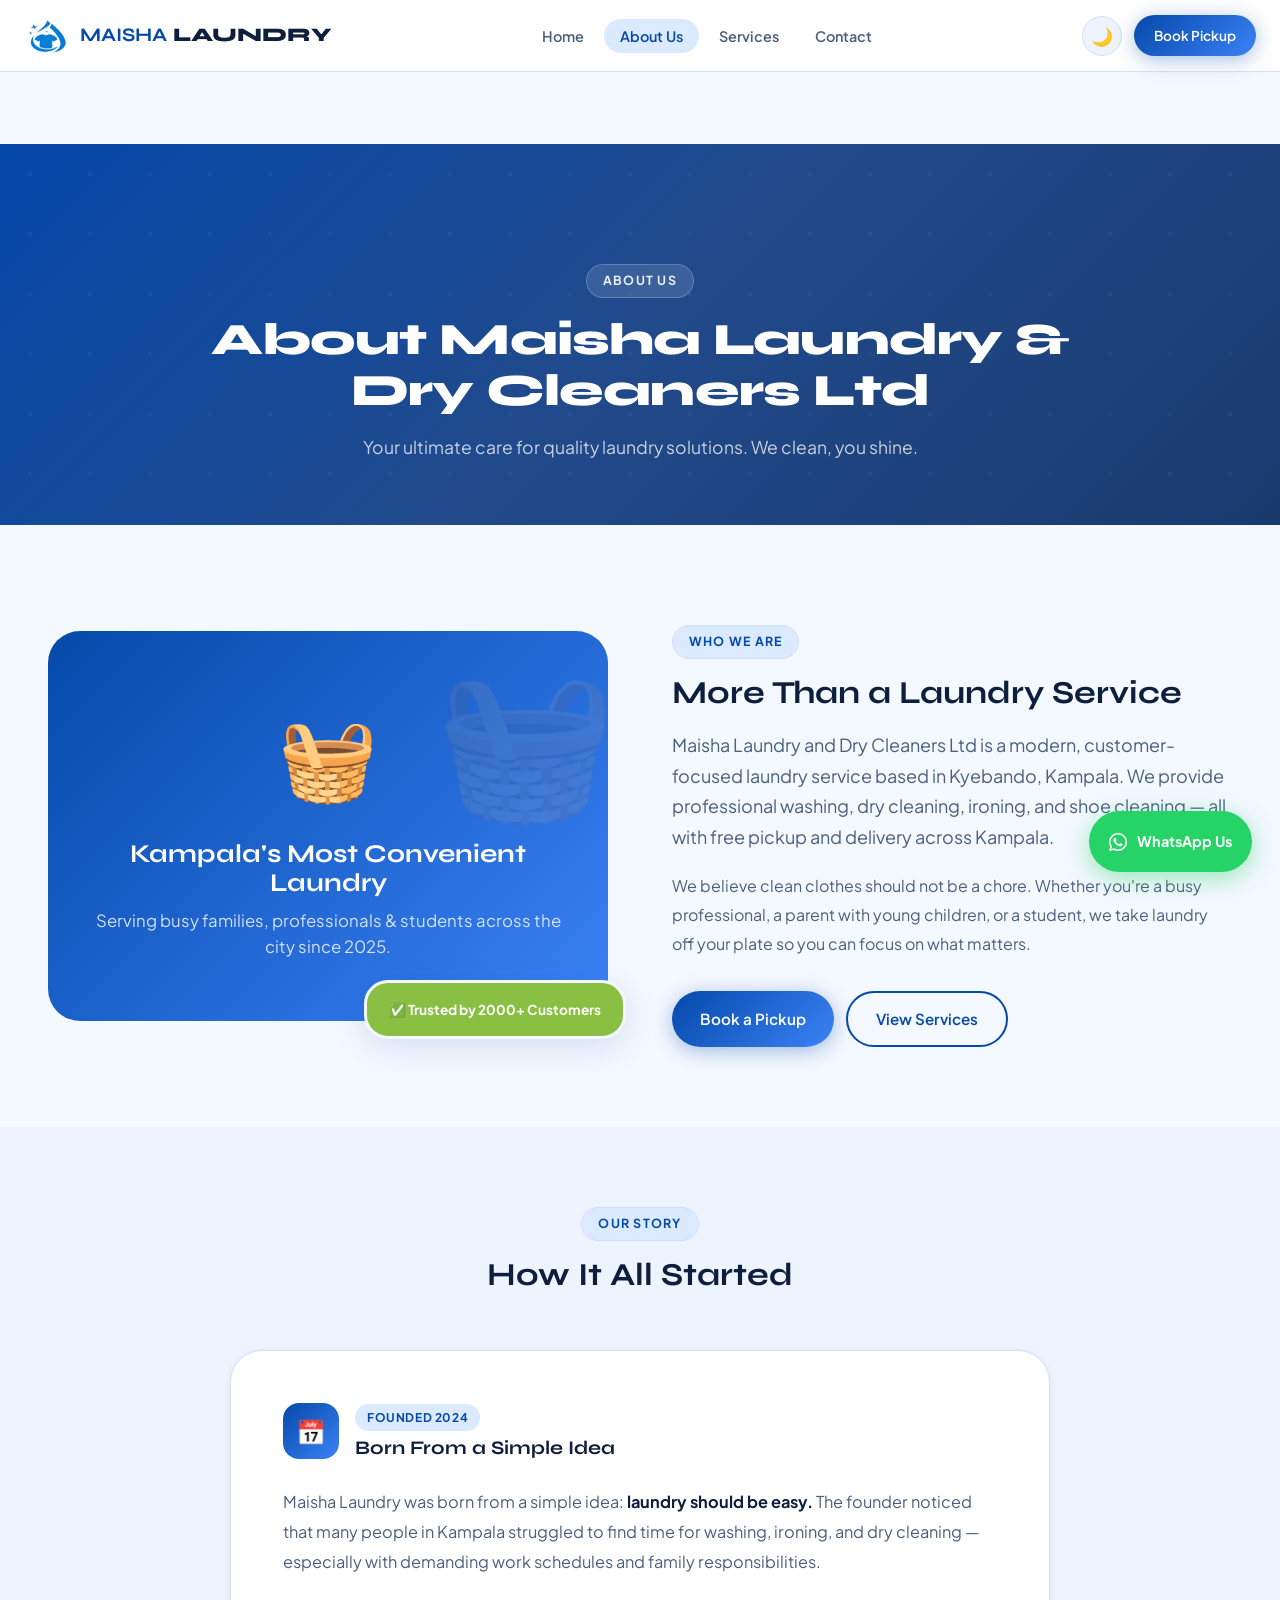
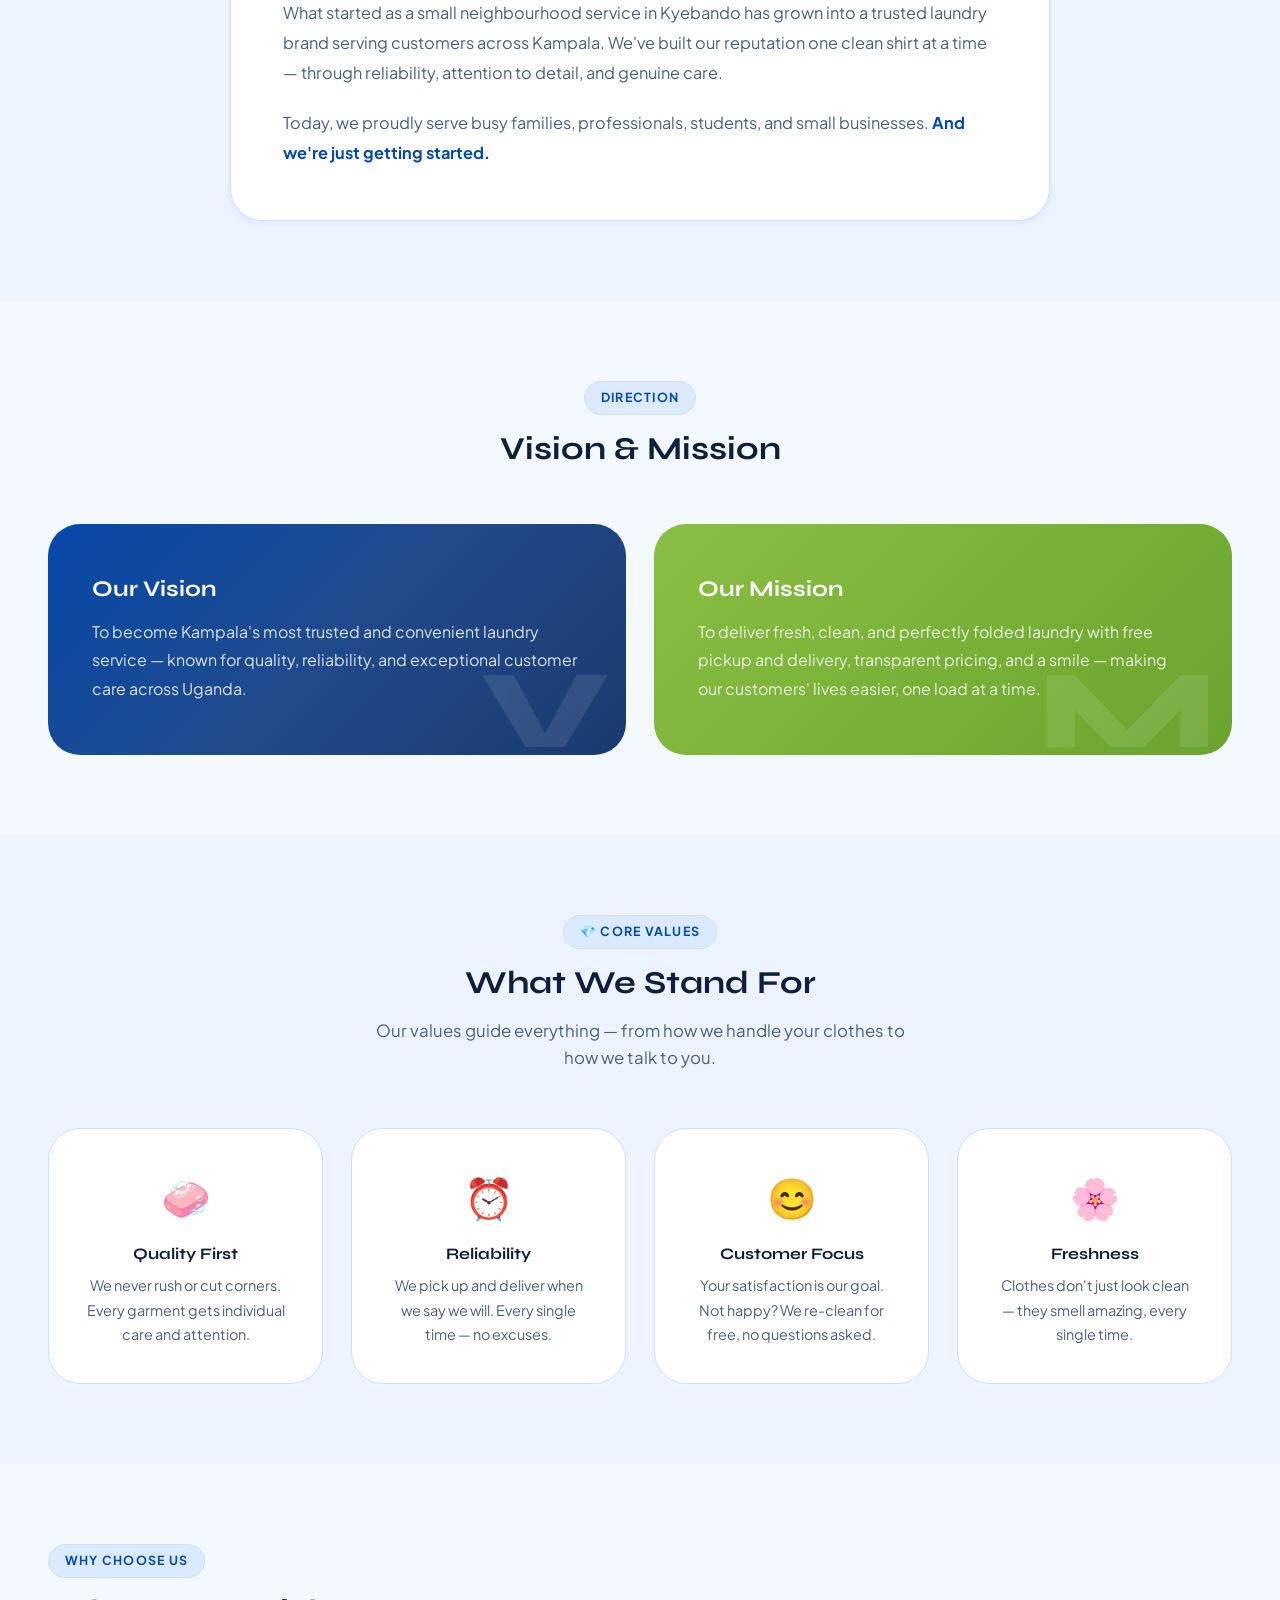
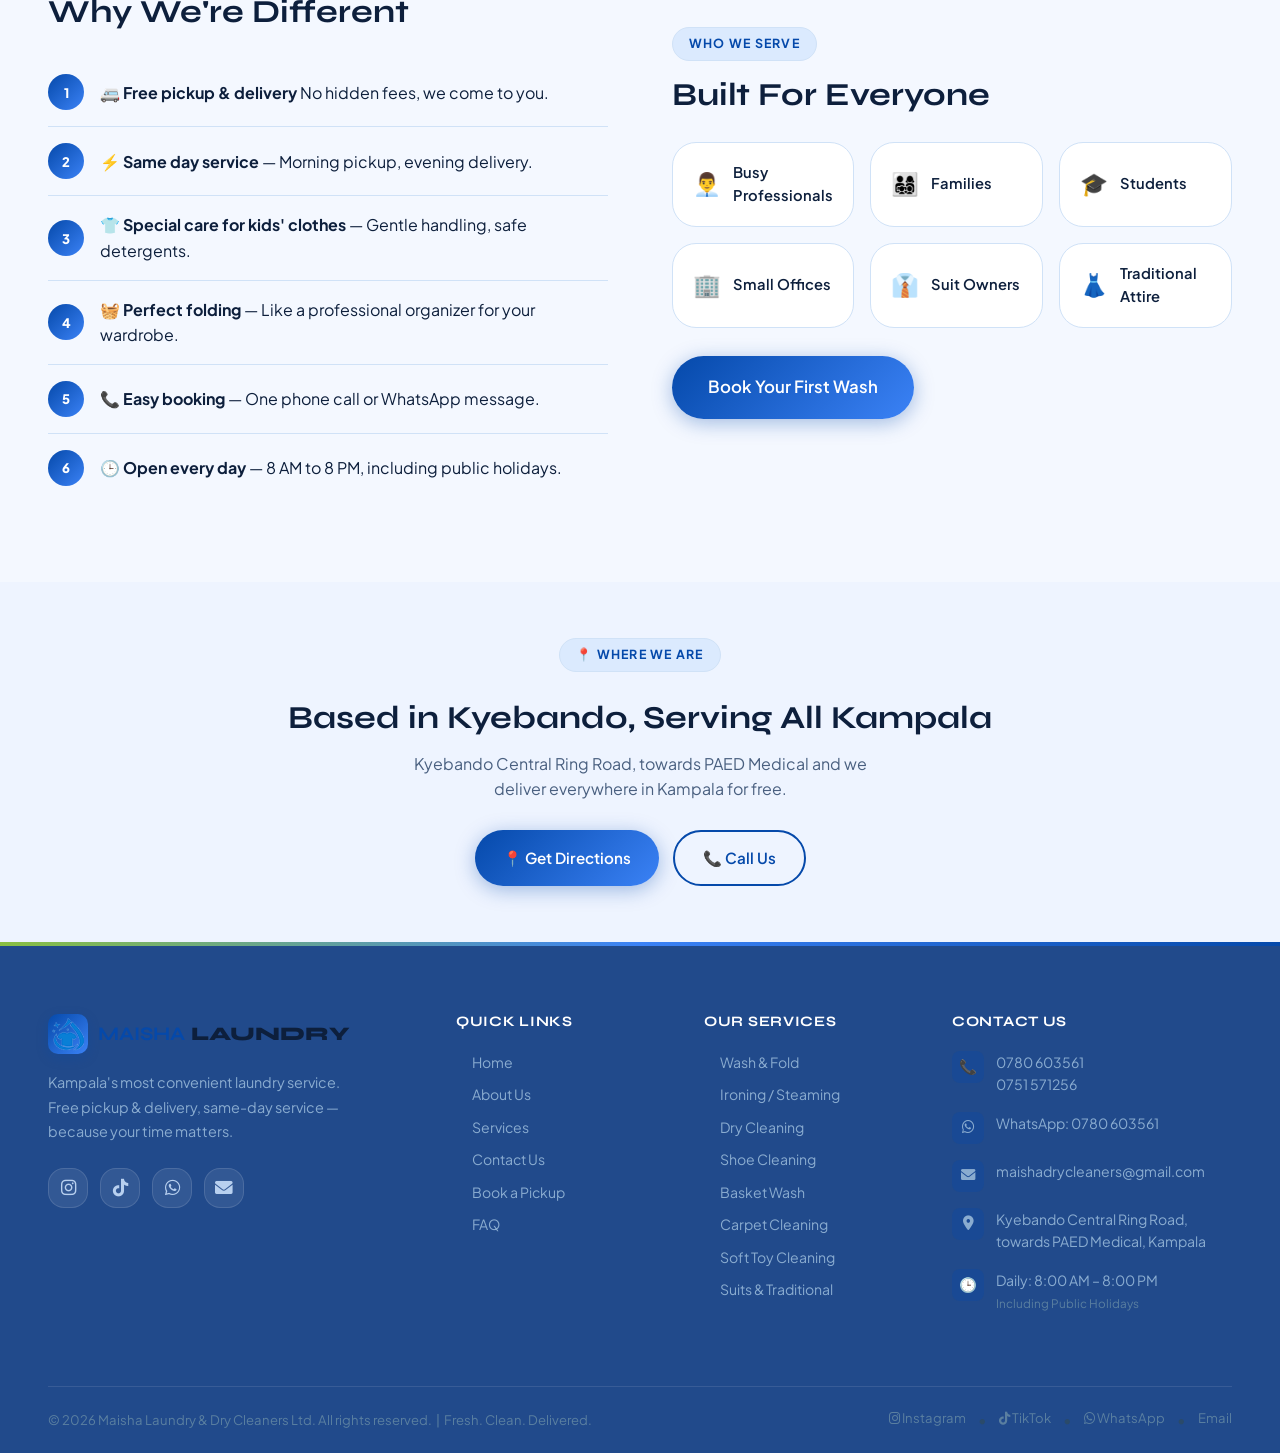
==== commit 1aca6c53: "the layout in the contact page is sided by the map and contact then the form is on their rightside a" ====
--- a/maisha-laundry/about.html
+++ b/maisha-laundry/about.html
@@ -1,201 +1,575 @@
-<!DOCTYPE html>
+<!doctype html>
 <html lang="en">
-<head>
-  <meta charset="UTF-8"/>
-  <meta name="viewport" content="width=device-width, initial-scale=1.0"/>
-  <title>About Maisha Laundry – Our Story | Kyebando, Kampala</title>
-  <meta name="description" content="Learn about Maisha Laundry, your trusted laundry partner in Kyebando and across Kampala. Quality, reliability, freshness since 2024."/>
-  <link rel="icon" type="image/png" sizes="32x32" href="images/logo1.png" />
-  <link rel="stylesheet" href="css/style.css"/>
-  <link rel="stylesheet" href="https://cdnjs.cloudflare.com/ajax/libs/font-awesome/6.0.0-beta3/css/all.min.css">
-  <style>
-    /* ===== ABOUT PAGE STYLES ===== */
-    .story-grid{display:grid;grid-template-columns:1fr 1fr;gap:64px;align-items:center;}
-    .story-visual{position:relative;}
-    .story-main-card{background:var(--grad-accent);border-radius:var(--radius-xl);padding:60px 44px;text-align:center;color:#fff;position:relative;overflow:hidden;}
-    .story-main-card::before{content:'🧺';position:absolute;top:-10px;right:-8px;font-size:9rem;opacity:.1;}
-    .story-big-icon{font-size:5rem;display:block;margin-bottom:20px;}
-    .story-main-card h3{color:#fff;font-size:1.6rem;margin-bottom:10px;}
-    .story-main-card p{color:rgba(255,255,255,.8);font-size:1.05rem;}
-    .story-badge{position:absolute;bottom:-18px;right:-18px;background:var(--green);color:#fff;padding:16px 22px;border-radius:var(--radius-lg);font-weight:700;font-size:.85rem;box-shadow:var(--shadow-md);border:3px solid var(--bg);}
-
-    .mv-grid{display:grid;grid-template-columns:1fr 1fr;gap:28px;}
-    .mv-card{border-radius:var(--radius-xl);padding:52px 44px;position:relative;overflow:hidden;}
-    .mv-vision{background:var(--grad-hero);}
-    .mv-mission{background:var(--grad-green);}
-    .mv-card h3{color:#fff;font-size:1.4rem;margin-bottom:16px;}
-    .mv-card p{color:rgba(255,255,255,.85);line-height:1.78;}
-    .mv-ghost{position:absolute;bottom:-12px;right:16px;font-size:7rem;opacity:.1;font-family:var(--font-display);font-weight:800;color:#fff;line-height:1;}
-
-    .value-card{background:var(--surface);border:1.5px solid var(--border);border-radius:var(--radius-xl);padding:36px;text-align:center;transition:all var(--transition);}
-    .value-card:hover{border-color:var(--blue-vivid);transform:translateY(-6px);box-shadow:var(--shadow-lg);}
-    .value-icon{font-size:2.5rem;margin-bottom:16px;display:block;}
-    .value-card h4{margin-bottom:10px;}
-    .value-card p{font-size:.9rem;color:var(--text-secondary);line-height:1.7;}
-
-    .serve-grid{display:grid;grid-template-columns:repeat(3,1fr);gap:16px;}
-    .serve-item{display:flex;align-items:center;gap:12px;padding:18px 20px;background:var(--surface);border:1.5px solid var(--border);border-radius:var(--radius-lg);font-weight:600;font-size:.92rem;transition:all var(--transition);}
-    .serve-item:hover{border-color:var(--blue-vivid);transform:translateX(4px);}
-    .serve-item .si{font-size:1.4rem;}
-
-    .diff-item{display:flex;align-items:center;gap:16px;padding:16px 0;border-bottom:1px solid var(--border);}
-    .diff-item:last-child{border-bottom:none;}
-    .diff-num{width:36px;height:36px;border-radius:50%;background:var(--grad-accent);color:#fff;display:flex;align-items:center;justify-content:center;font-weight:800;font-size:.82rem;flex-shrink:0;}
-
-    @media(max-width:900px){.story-grid,.mv-grid{grid-template-columns:1fr;}}
-    @media(max-width:640px){.serve-grid{grid-template-columns:1fr 1fr;}}
-    @media(max-width:420px){.serve-grid{grid-template-columns:1fr;}}
-  </style>
-</head>
-<body>
-
-<div style="padding-top:var(--nav-height);"></div>
-
-<!-- PAGE HERO -->
-<section class="page-hero">
-  <div class="container" style="position:relative;z-index:1;">
-    <div class="section-label" style="background:rgba(255,255,255,.12);color:rgba(255,255,255,.9);border-color:rgba(255,255,255,.2);margin:0 auto 16px;">ℹ️ About Us</div>
-    <h1 class="display-lg">About Maisha Laundry &amp;<br>Dry Cleaners Ltd</h1>
-    <p>Your ultimate care for quality laundry solutions. We clean, you shine.</p>
-  </div>
-</section>
-
-<!-- COMPANY OVERVIEW -->
-<section class="section-pad">
-  <div class="container">
-    <div class="story-grid">
-      <div class="story-visual reveal">
-        <div class="story-main-card">
-          <span class="story-big-icon">🧺</span>
-          <h3>Kampala's Most Convenient Laundry</h3>
-          <p>Serving busy families, professionals &amp; students across the city since 2024.</p>
-        </div>
-        <div class="story-badge">✅ Trusted by 500+ Customers</div>
-      </div>
-      <div class="reveal reveal-delay-2" style="padding-top:20px;">
-        <div class="section-label">🏢 Who We Are</div>
-        <h2 class="display-md" style="margin-bottom:18px;">More Than a Laundry Service</h2>
-        <p class="body-lg" style="color:var(--text-secondary);margin-bottom:20px;">Maisha Laundry and Dry Cleaners Ltd is a modern, customer-focused laundry service based in Kyebando, Kampala. We provide professional washing, dry cleaning, ironing, and shoe cleaning — all with free pickup and delivery across Kampala.</p>
-        <p style="color:var(--text-secondary);line-height:1.8;margin-bottom:32px;">We believe clean clothes should not be a chore. Whether you're a busy professional, a parent with young children, or a student, we take laundry off your plate so you can focus on what matters.</p>
-        <div style="display:flex;gap:12px;flex-wrap:wrap;">
-          <a href="contact.html#booking" class="btn btn-primary">🧺 Book a Pickup</a>
-          <a href="services.html" class="btn btn-secondary">View Services</a>
-        </div>
-      </div>
-    </div>
-  </div>
-</section>
-
-<!-- OUR STORY -->
-<section class="section-pad" style="background:var(--surface-2);">
-  <div class="container">
-    <div class="section-header reveal">
-      <div class="section-label">📖 Our Story</div>
-      <h2 class="display-md">How It All Started</h2>
-    </div>
-    <div style="max-width:820px;margin:0 auto;" class="reveal">
-      <div style="background:var(--surface);border:1.5px solid var(--border);border-radius:var(--radius-xl);padding:52px;box-shadow:var(--shadow-sm);">
-        <div style="display:flex;align-items:center;gap:16px;margin-bottom:28px;">
-          <div style="width:56px;height:56px;background:var(--grad-accent);border-radius:var(--radius-md);display:flex;align-items:center;justify-content:center;font-size:1.5rem;flex-shrink:0;">📅</div>
-          <div>
-            <span class="badge badge-blue">Founded 2024</span>
-            <h3 style="margin-top:6px;font-size:1.2rem;">Born From a Simple Idea</h3>
-          </div>
-        </div>
-        <p style="color:var(--text-secondary);line-height:1.85;font-size:1.02rem;margin-bottom:20px;">Maisha Laundry was born from a simple idea: <strong style="color:var(--text-primary);">laundry should be easy.</strong> The founder noticed that many people in Kampala struggled to find time for washing, ironing, and dry cleaning — especially with demanding work schedules and family responsibilities.</p>
-        <p style="color:var(--text-secondary);line-height:1.85;font-size:1.02rem;margin-bottom:20px;">What started as a small neighbourhood service in Kyebando has grown into a trusted laundry brand serving customers across Kampala. We've built our reputation one clean shirt at a time — through reliability, attention to detail, and genuine care.</p>
-        <p style="color:var(--text-secondary);line-height:1.85;font-size:1.02rem;">Today, we proudly serve busy families, professionals, students, and small businesses. <strong style="color:var(--blue-vivid);">And we're just getting started.</strong></p>
-      </div>
-    </div>
-  </div>
-</section>
-
-<!-- VISION & MISSION -->
-<section class="section-pad">
-  <div class="container">
-    <div class="section-header reveal">
-      <div class="section-label">🎯 Direction</div>
-      <h2 class="display-md">Vision &amp; Mission</h2>
-    </div>
-    <div class="mv-grid">
-      <div class="mv-card mv-vision reveal reveal-delay-1">
-        <h3>🔭 Our Vision</h3>
-        <p>To become Kampala's most trusted and convenient laundry service — known for quality, reliability, and exceptional customer care across Uganda.</p>
-        <div class="mv-ghost">V</div>
-      </div>
-      <div class="mv-card mv-mission reveal reveal-delay-2">
-        <h3>🚀 Our Mission</h3>
-        <p>To deliver fresh, clean, and perfectly folded laundry with free pickup and delivery, transparent pricing, and a smile — making our customers' lives easier, one load at a time.</p>
-        <div class="mv-ghost">M</div>
-      </div>
-    </div>
-  </div>
-</section>
-
-<!-- CORE VALUES -->
-<section class="section-pad" style="background:var(--surface-2);">
-  <div class="container">
-    <div class="section-header reveal">
-      <div class="section-label">💎 Core Values</div>
-      <h2 class="display-md">What We Stand For</h2>
-      <p>Our values guide everything — from how we handle your clothes to how we talk to you.</p>
-    </div>
-    <div class="grid-4">
-      <div class="value-card reveal reveal-delay-1"><span class="value-icon">🧼</span><h4>Quality First</h4><p>We never rush or cut corners. Every garment gets individual care and attention.</p></div>
-      <div class="value-card reveal reveal-delay-2"><span class="value-icon">⏰</span><h4>Reliability</h4><p>We pick up and deliver when we say we will. Every single time — no excuses.</p></div>
-      <div class="value-card reveal reveal-delay-3"><span class="value-icon">😊</span><h4>Customer Focus</h4><p>Your satisfaction is our goal. Not happy? We re-clean for free, no questions asked.</p></div>
-      <div class="value-card reveal reveal-delay-4"><span class="value-icon">🌸</span><h4>Freshness</h4><p>Clothes don't just look clean — they smell amazing, every single time.</p></div>
-    </div>
-  </div>
-</section>
-
-<!-- WHY DIFFERENT + WHO WE SERVE -->
-<section class="section-pad">
-  <div class="container">
-    <div class="story-grid">
-      <div class="reveal">
-        <div class="section-label">✨ Why Choose Us</div>
-        <h2 class="display-md" style="margin-bottom:28px;">Why We're Different</h2>
-        <div class="diff-item"><div class="diff-num">1</div><div><strong>🚐 Free pickup &amp; delivery</strong> — No hidden fees, we come to you.</div></div>
-        <div class="diff-item"><div class="diff-num">2</div><div><strong>⚡ Same day service</strong> — Morning pickup, evening delivery.</div></div>
-        <div class="diff-item"><div class="diff-num">3</div><div><strong>👕 Special care for kids' clothes</strong> — Gentle handling, safe detergents.</div></div>
-        <div class="diff-item"><div class="diff-num">4</div><div><strong>🧺 Perfect folding</strong> — Like a professional organizer for your wardrobe.</div></div>
-        <div class="diff-item"><div class="diff-num">5</div><div><strong>📞 Easy booking</strong> — One phone call or WhatsApp message.</div></div>
-        <div class="diff-item"><div class="diff-num">6</div><div><strong>🕒 Open every day</strong> — 8 AM to 8 PM, including public holidays.</div></div>
-      </div>
-      <div class="reveal reveal-delay-2">
-        <div class="section-label">👥 Who We Serve</div>
-        <h2 class="display-md" style="margin-bottom:28px;">Built For Everyone</h2>
-        <div class="serve-grid">
-          <div class="serve-item"><span class="si">👨‍💼</span> Busy Professionals</div>
-          <div class="serve-item"><span class="si">👨‍👩‍👧‍👦</span> Families</div>
-          <div class="serve-item"><span class="si">🎓</span> Students</div>
-          <div class="serve-item"><span class="si">🏢</span> Small Offices</div>
-          <div class="serve-item"><span class="si">👔</span> Suit Owners</div>
-          <div class="serve-item"><span class="si">👗</span> Traditional Attire</div>
-        </div>
-        <div style="margin-top:28px;">
-          <a href="contact.html#booking" class="btn btn-primary btn-lg">🧺 Book Your First Wash</a>
-        </div>
-      </div>
-    </div>
-  </div>
-</section>
-
-<!-- LOCATION CTA -->
-<section class="section-pad-sm" style="background:var(--surface-2);">
-  <div class="container text-center reveal">
-    <div class="section-label" style="display:inline-flex;">📍 Where We Are</div>
-    <h2 class="display-md" style="margin:12px 0 14px;">Based in Kyebando, Serving All Kampala</h2>
-    <p style="color:var(--text-secondary);max-width:480px;margin:0 auto 28px;">Kyebando Central Ring Road, towards PAED Medical — but we deliver everywhere in Kampala for free.</p>
-    <div style="display:flex;gap:14px;justify-content:center;flex-wrap:wrap;">
-      <a href="contact.html" class="btn btn-primary">📍 Get Directions</a>
-      <a href="tel:+256780603561" class="btn btn-secondary">📞 Call Us</a>
-    </div>
-  </div>
-</section>
-
-<script src="js/layout.js"></script>
-<script src="js/main.js"></script>
-</body>
+  <head>
+    <meta charset="UTF-8" />
+    <meta name="viewport" content="width=device-width, initial-scale=1.0" />
+    <title>About Maisha Laundry – Our Story | Kyebando, Kampala</title>
+    <meta
+      name="description"
+      content="Learn about Maisha Laundry, your trusted laundry partner in Kyebando and across Kampala. Quality, reliability, freshness since 2024."
+    />
+    <link rel="icon" type="image/png" sizes="32x32" href="images/logo1.png" />
+    <link rel="stylesheet" href="css/style.css" />
+    <link
+      rel="stylesheet"
+      href="https://cdnjs.cloudflare.com/ajax/libs/font-awesome/6.0.0-beta3/css/all.min.css"
+    />
+    <style>
+      /* ===== ABOUT PAGE STYLES ===== */
+      .story-grid {
+        display: grid;
+        grid-template-columns: 1fr 1fr;
+        gap: 64px;
+        align-items: center;
+      }
+      .story-visual {
+        position: relative;
+      }
+      .story-main-card {
+        background: var(--grad-accent);
+        border-radius: var(--radius-xl);
+        padding: 60px 44px;
+        text-align: center;
+        color: #fff;
+        position: relative;
+        overflow: hidden;
+      }
+      .story-main-card::before {
+        content: "🧺";
+        position: absolute;
+        top: -10px;
+        right: -8px;
+        font-size: 9rem;
+        opacity: 0.1;
+      }
+      .story-big-icon {
+        font-size: 5rem;
+        display: block;
+        margin-bottom: 20px;
+      }
+      .story-main-card h3 {
+        color: #fff;
+        font-size: 1.6rem;
+        margin-bottom: 10px;
+      }
+      .story-main-card p {
+        color: rgba(255, 255, 255, 0.8);
+        font-size: 1.05rem;
+      }
+      .story-badge {
+        position: absolute;
+        bottom: -18px;
+        right: -18px;
+        background: var(--green);
+        color: #fff;
+        padding: 16px 22px;
+        border-radius: var(--radius-lg);
+        font-weight: 700;
+        font-size: 0.85rem;
+        box-shadow: var(--shadow-md);
+        border: 3px solid var(--bg);
+      }
+
+      .mv-grid {
+        display: grid;
+        grid-template-columns: 1fr 1fr;
+        gap: 28px;
+      }
+      .mv-card {
+        border-radius: var(--radius-xl);
+        padding: 52px 44px;
+        position: relative;
+        overflow: hidden;
+      }
+      .mv-vision {
+        background: var(--grad-hero);
+      }
+      .mv-mission {
+        background: var(--grad-green);
+      }
+      .mv-card h3 {
+        color: #fff;
+        font-size: 1.4rem;
+        margin-bottom: 16px;
+      }
+      .mv-card p {
+        color: rgba(255, 255, 255, 0.85);
+        line-height: 1.78;
+      }
+      .mv-ghost {
+        position: absolute;
+        bottom: -12px;
+        right: 16px;
+        font-size: 7rem;
+        opacity: 0.1;
+        font-family: var(--font-display);
+        font-weight: 800;
+        color: #fff;
+        line-height: 1;
+      }
+
+      .value-card {
+        background: var(--surface);
+        border: 1.5px solid var(--border);
+        border-radius: var(--radius-xl);
+        padding: 36px;
+        text-align: center;
+        transition: all var(--transition);
+      }
+      .value-card:hover {
+        border-color: var(--blue-vivid);
+        transform: translateY(-6px);
+        box-shadow: var(--shadow-lg);
+      }
+      .value-icon {
+        font-size: 2.5rem;
+        margin-bottom: 16px;
+        display: block;
+      }
+      .value-card h4 {
+        margin-bottom: 10px;
+      }
+      .value-card p {
+        font-size: 0.9rem;
+        color: var(--text-secondary);
+        line-height: 1.7;
+      }
+
+      .serve-grid {
+        display: grid;
+        grid-template-columns: repeat(3, 1fr);
+        gap: 16px;
+      }
+      .serve-item {
+        display: flex;
+        align-items: center;
+        gap: 12px;
+        padding: 18px 20px;
+        background: var(--surface);
+        border: 1.5px solid var(--border);
+        border-radius: var(--radius-lg);
+        font-weight: 600;
+        font-size: 0.92rem;
+        transition: all var(--transition);
+      }
+      .serve-item:hover {
+        border-color: var(--blue-vivid);
+        transform: translateX(4px);
+      }
+      .serve-item .si {
+        font-size: 1.4rem;
+      }
+
+      .diff-item {
+        display: flex;
+        align-items: center;
+        gap: 16px;
+        padding: 16px 0;
+        border-bottom: 1px solid var(--border);
+      }
+      .diff-item:last-child {
+        border-bottom: none;
+      }
+      .diff-num {
+        width: 36px;
+        height: 36px;
+        border-radius: 50%;
+        background: var(--grad-accent);
+        color: #fff;
+        display: flex;
+        align-items: center;
+        justify-content: center;
+        font-weight: 800;
+        font-size: 0.82rem;
+        flex-shrink: 0;
+      }
+
+      @media (max-width: 900px) {
+        .story-grid,
+        .mv-grid {
+          grid-template-columns: 1fr;
+        }
+      }
+      @media (max-width: 640px) {
+        .serve-grid {
+          grid-template-columns: 1fr 1fr;
+        }
+      }
+      @media (max-width: 420px) {
+        .serve-grid {
+          grid-template-columns: 1fr;
+        }
+      }
+    </style>
+  </head>
+  <body>
+    <div style="padding-top: var(--nav-height)"></div>
+
+    <!-- PAGE HERO -->
+    <section class="page-hero">
+      <div class="container" style="position: relative; z-index: 1">
+        <div
+          class="section-label"
+          style="
+            background: rgba(255, 255, 255, 0.12);
+            color: rgba(255, 255, 255, 0.9);
+            border-color: rgba(255, 255, 255, 0.2);
+            margin: 0 auto 16px;
+          "
+        >
+          About Us
+        </div>
+        <h1 class="display-lg">
+          About Maisha Laundry &amp;<br />Dry Cleaners Ltd
+        </h1>
+        <p>
+          Your ultimate care for quality laundry solutions. We clean, you shine.
+        </p>
+      </div>
+    </section>
+
+    <!-- COMPANY OVERVIEW -->
+    <section class="section-pad">
+      <div class="container">
+        <div class="story-grid">
+          <div class="story-visual reveal">
+            <div class="story-main-card">
+              <span class="story-big-icon">🧺</span>
+              <h3>Kampala's Most Convenient Laundry</h3>
+              <p>
+                Serving busy families, professionals &amp; students across the
+                city since 2025.
+              </p>
+            </div>
+            <div class="story-badge">✅ Trusted by 2000+ Customers</div>
+          </div>
+          <div class="reveal reveal-delay-2" style="padding-top: 20px">
+            <div class="section-label">Who We Are</div>
+            <h2 class="display-md" style="margin-bottom: 18px">
+              More Than a Laundry Service
+            </h2>
+            <p
+              class="body-lg"
+              style="color: var(--text-secondary); margin-bottom: 20px"
+            >
+              Maisha Laundry and Dry Cleaners Ltd is a modern, customer-focused
+              laundry service based in Kyebando, Kampala. We provide
+              professional washing, dry cleaning, ironing, and shoe cleaning —
+              all with free pickup and delivery across Kampala.
+            </p>
+            <p
+              style="
+                color: var(--text-secondary);
+                line-height: 1.8;
+                margin-bottom: 32px;
+              "
+            >
+              We believe clean clothes should not be a chore. Whether you're a
+              busy professional, a parent with young children, or a student, we
+              take laundry off your plate so you can focus on what matters.
+            </p>
+            <div style="display: flex; gap: 12px; flex-wrap: wrap">
+              <a href="contact.html#booking" class="btn btn-primary"
+                > Book a Pickup </a
+              >
+              <a href="services.html" class="btn btn-secondary"
+                >View Services</a
+              >
+            </div>
+          </div>
+        </div>
+      </div>
+    </section>
+
+    <!-- OUR STORY -->
+    <section class="section-pad" style="background: var(--surface-2)">
+      <div class="container">
+        <div class="section-header reveal">
+          <div class="section-label">Our Story</div>
+          <h2 class="display-md">How It All Started</h2>
+        </div>
+        <div style="max-width: 820px; margin: 0 auto" class="reveal">
+          <div
+            style="
+              background: var(--surface);
+              border: 1.5px solid var(--border);
+              border-radius: var(--radius-xl);
+              padding: 52px;
+              box-shadow: var(--shadow-sm);
+            "
+          >
+            <div
+              style="
+                display: flex;
+                align-items: center;
+                gap: 16px;
+                margin-bottom: 28px;
+              "
+            >
+              <div
+                style="
+                  width: 56px;
+                  height: 56px;
+                  background: var(--grad-accent);
+                  border-radius: var(--radius-md);
+                  display: flex;
+                  align-items: center;
+                  justify-content: center;
+                  font-size: 1.5rem;
+                  flex-shrink: 0;
+                "
+              >
+                📅
+              </div>
+              <div>
+                <span class="badge badge-blue">Founded 2024</span>
+                <h3 style="margin-top: 6px; font-size: 1.2rem">
+                  Born From a Simple Idea
+                </h3>
+              </div>
+            </div>
+            <p
+              style="
+                color: var(--text-secondary);
+                line-height: 1.85;
+                font-size: 1.02rem;
+                margin-bottom: 20px;
+              "
+            >
+              Maisha Laundry was born from a simple idea:
+              <strong style="color: var(--text-primary)"
+                >laundry should be easy.</strong
+              >
+              The founder noticed that many people in Kampala struggled to find
+              time for washing, ironing, and dry cleaning — especially with
+              demanding work schedules and family responsibilities.
+            </p>
+            <p
+              style="
+                color: var(--text-secondary);
+                line-height: 1.85;
+                font-size: 1.02rem;
+                margin-bottom: 20px;
+              "
+            >
+              What started as a small neighbourhood service in Kyebando has
+              grown into a trusted laundry brand serving customers across
+              Kampala. We've built our reputation one clean shirt at a time —
+              through reliability, attention to detail, and genuine care.
+            </p>
+            <p
+              style="
+                color: var(--text-secondary);
+                line-height: 1.85;
+                font-size: 1.02rem;
+              "
+            >
+              Today, we proudly serve busy families, professionals, students,
+              and small businesses.
+              <strong style="color: var(--blue-vivid)"
+                >And we're just getting started.</strong
+              >
+            </p>
+          </div>
+        </div>
+      </div>
+    </section>
+
+    <!-- VISION & MISSION -->
+    <section class="section-pad">
+      <div class="container">
+        <div class="section-header reveal">
+          <div class="section-label"> Direction</div>
+          <h2 class="display-md">Vision &amp; Mission</h2>
+        </div>
+        <div class="mv-grid">
+          <div class="mv-card mv-vision reveal reveal-delay-1">
+            <h3>Our Vision</h3>
+            <p>
+              To become Kampala's most trusted and convenient laundry service —
+              known for quality, reliability, and exceptional customer care
+              across Uganda.
+            </p>
+            <div class="mv-ghost">V</div>
+          </div>
+          <div class="mv-card mv-mission reveal reveal-delay-2">
+            <h3>Our Mission</h3>
+            <p>
+              To deliver fresh, clean, and perfectly folded laundry with free
+              pickup and delivery, transparent pricing, and a smile — making our
+              customers' lives easier, one load at a time.
+            </p>
+            <div class="mv-ghost">M</div>
+          </div>
+        </div>
+      </div>
+    </section>
+
+    <!-- CORE VALUES -->
+    <section class="section-pad" style="background: var(--surface-2)">
+      <div class="container">
+        <div class="section-header reveal">
+          <div class="section-label">💎 Core Values</div>
+          <h2 class="display-md">What We Stand For</h2>
+          <p>
+            Our values guide everything — from how we handle your clothes to how
+            we talk to you.
+          </p>
+        </div>
+        <div class="grid-4">
+          <div class="value-card reveal reveal-delay-1">
+            <span class="value-icon">🧼</span>
+            <h4>Quality First</h4>
+            <p>
+              We never rush or cut corners. Every garment gets individual care
+              and attention.
+            </p>
+          </div>
+          <div class="value-card reveal reveal-delay-2">
+            <span class="value-icon">⏰</span>
+            <h4>Reliability</h4>
+            <p>
+              We pick up and deliver when we say we will. Every single time — no
+              excuses.
+            </p>
+          </div>
+          <div class="value-card reveal reveal-delay-3">
+            <span class="value-icon">😊</span>
+            <h4>Customer Focus</h4>
+            <p>
+              Your satisfaction is our goal. Not happy? We re-clean for free, no
+              questions asked.
+            </p>
+          </div>
+          <div class="value-card reveal reveal-delay-4">
+            <span class="value-icon">🌸</span>
+            <h4>Freshness</h4>
+            <p>
+              Clothes don't just look clean — they smell amazing, every single
+              time.
+            </p>
+          </div>
+        </div>
+      </div>
+    </section>
+
+    <!-- WHY DIFFERENT + WHO WE SERVE -->
+    <section class="section-pad">
+      <div class="container">
+        <div class="story-grid">
+          <div class="reveal">
+            <div class="section-label">Why Choose Us</div>
+            <h2 class="display-md" style="margin-bottom: 28px">
+              Why We're Different
+            </h2>
+            <div class="diff-item">
+              <div class="diff-num">1</div>
+              <div>
+                <strong>🚐 Free pickup &amp; delivery</strong> No hidden fees,
+                we come to you.
+              </div>
+            </div>
+            <div class="diff-item">
+              <div class="diff-num">2</div>
+              <div>
+                <strong>⚡ Same day service</strong> — Morning pickup, evening
+                delivery.
+              </div>
+            </div>
+            <div class="diff-item">
+              <div class="diff-num">3</div>
+              <div>
+                <strong>👕 Special care for kids' clothes</strong> — Gentle
+                handling, safe detergents.
+              </div>
+            </div>
+            <div class="diff-item">
+              <div class="diff-num">4</div>
+              <div>
+                <strong>🧺 Perfect folding</strong> — Like a professional
+                organizer for your wardrobe.
+              </div>
+            </div>
+            <div class="diff-item">
+              <div class="diff-num">5</div>
+              <div>
+                <strong>📞 Easy booking</strong> — One phone call or WhatsApp
+                message.
+              </div>
+            </div>
+            <div class="diff-item">
+              <div class="diff-num">6</div>
+              <div>
+                <strong>🕒 Open every day</strong> — 8 AM to 8 PM, including
+                public holidays.
+              </div>
+            </div>
+          </div>
+          <div class="reveal reveal-delay-2">
+            <div class="section-label">Who We Serve</div>
+            <h2 class="display-md" style="margin-bottom: 28px">
+              Built For Everyone
+            </h2>
+            <div class="serve-grid">
+              <div class="serve-item">
+                <span class="si">👨‍💼</span> Busy Professionals
+              </div>
+              <div class="serve-item"><span class="si">👨‍👩‍👧‍👦</span> Families</div>
+              <div class="serve-item"><span class="si">🎓</span> Students</div>
+              <div class="serve-item">
+                <span class="si">🏢</span> Small Offices
+              </div>
+              <div class="serve-item">
+                <span class="si">👔</span> Suit Owners
+              </div>
+              <div class="serve-item">
+                <span class="si">👗</span> Traditional Attire
+              </div>
+            </div>
+            <div style="margin-top: 28px">
+              <a href="contact.html#booking" class="btn btn-primary btn-lg">
+                Book Your First Wash</a
+              >
+            </div>
+          </div>
+        </div>
+      </div>
+    </section>
+
+    <!-- LOCATION CTA -->
+    <section class="section-pad-sm" style="background: var(--surface-2)">
+      <div class="container text-center reveal">
+        <div class="section-label" style="display: inline-flex">
+          📍 Where We Are
+        </div>
+        <h2 class="display-md" style="margin: 12px 0 14px">
+          Based in Kyebando, Serving All Kampala
+        </h2>
+        <p
+          style="
+            color: var(--text-secondary);
+            max-width: 480px;
+            margin: 0 auto 28px;
+          "
+        >
+          Kyebando Central Ring Road, towards PAED Medical and we deliver
+          everywhere in Kampala for free.
+        </p>
+        <div
+          style="
+            display: flex;
+            gap: 14px;
+            justify-content: center;
+            flex-wrap: wrap;
+          "
+        >
+          <a href="contact.html" class="btn btn-primary">📍 Get Directions</a>
+          <a href="tel:+256780603561" class="btn btn-secondary">📞 Call Us</a>
+        </div>
+      </div>
+    </section>
+
+    <script src="js/layout.js"></script>
+    <script src="js/main.js"></script>
+  </body>
 </html>
--- a/maisha-laundry/css/style.css
+++ b/maisha-laundry/css/style.css
@@ -1628,3 +1628,5 @@
     padding-right: 16px !important;
   }
 }
+
+/* fix for the responsive home page */
